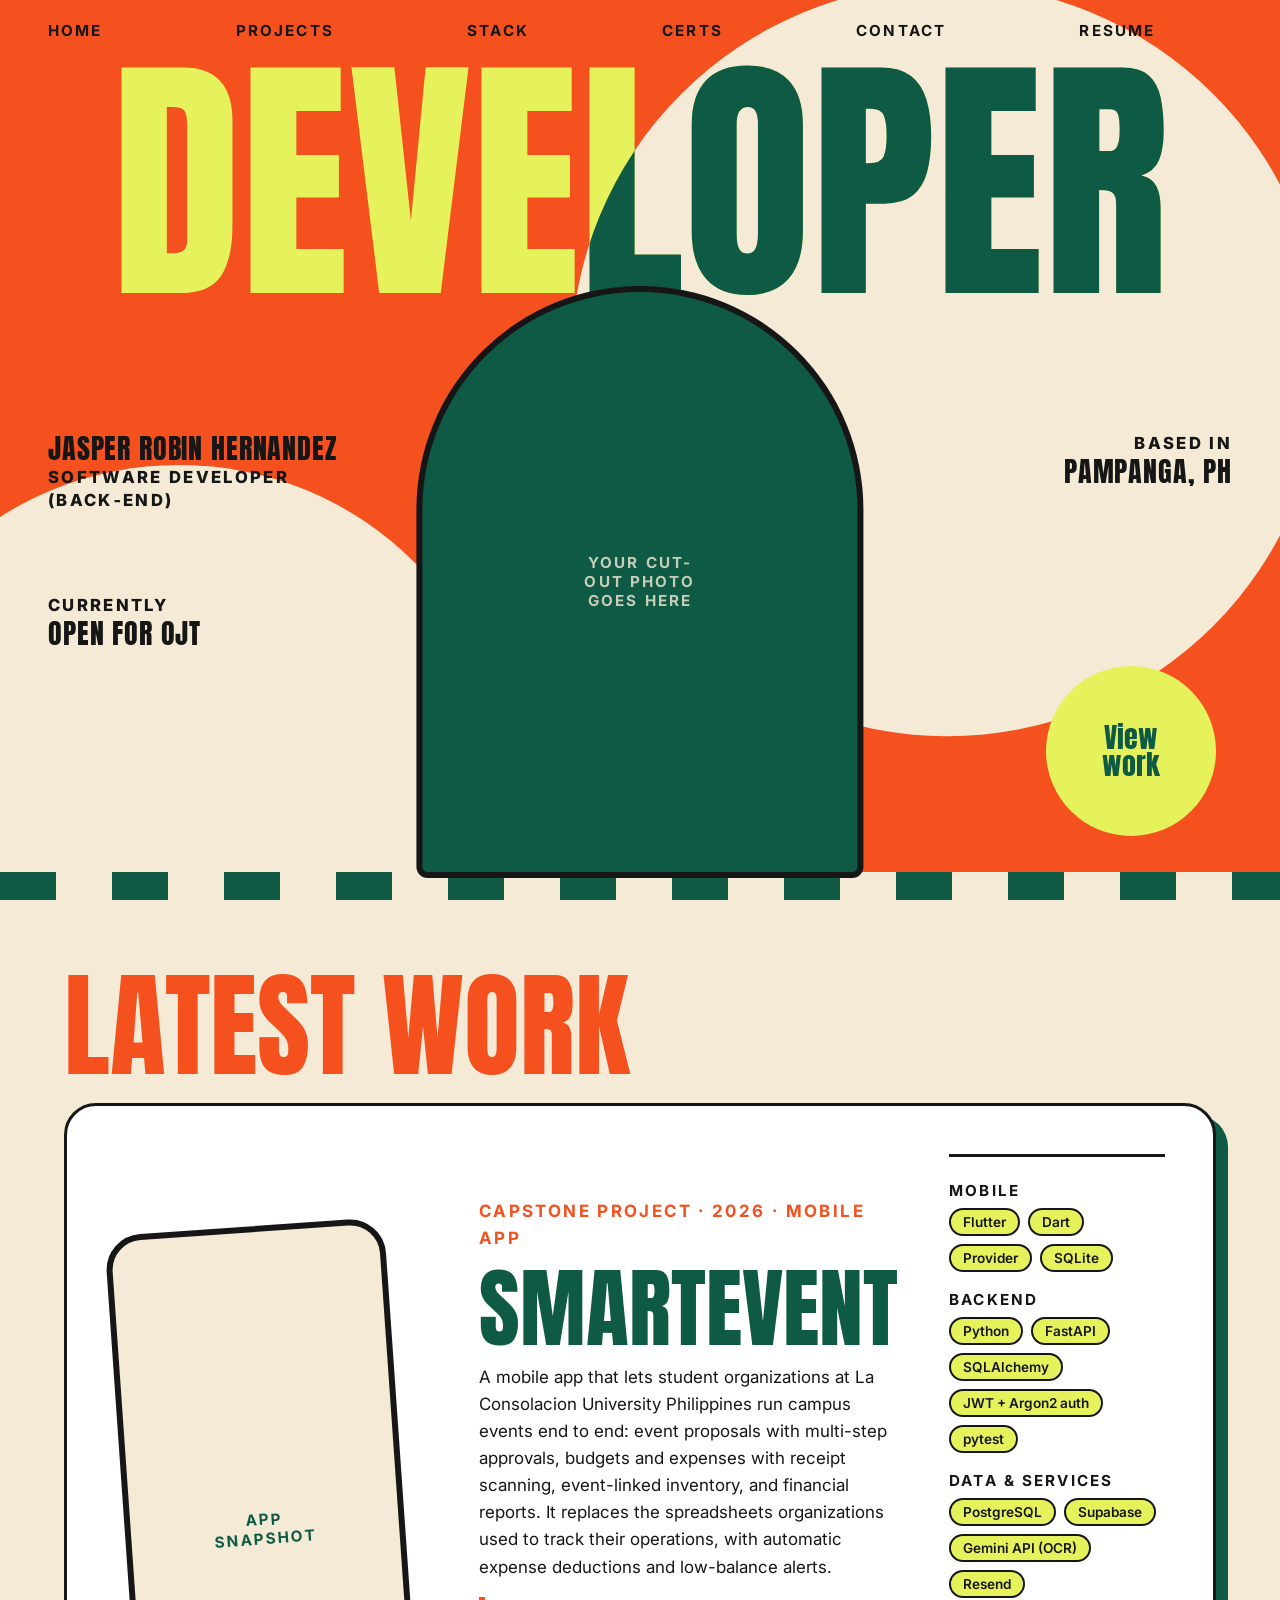
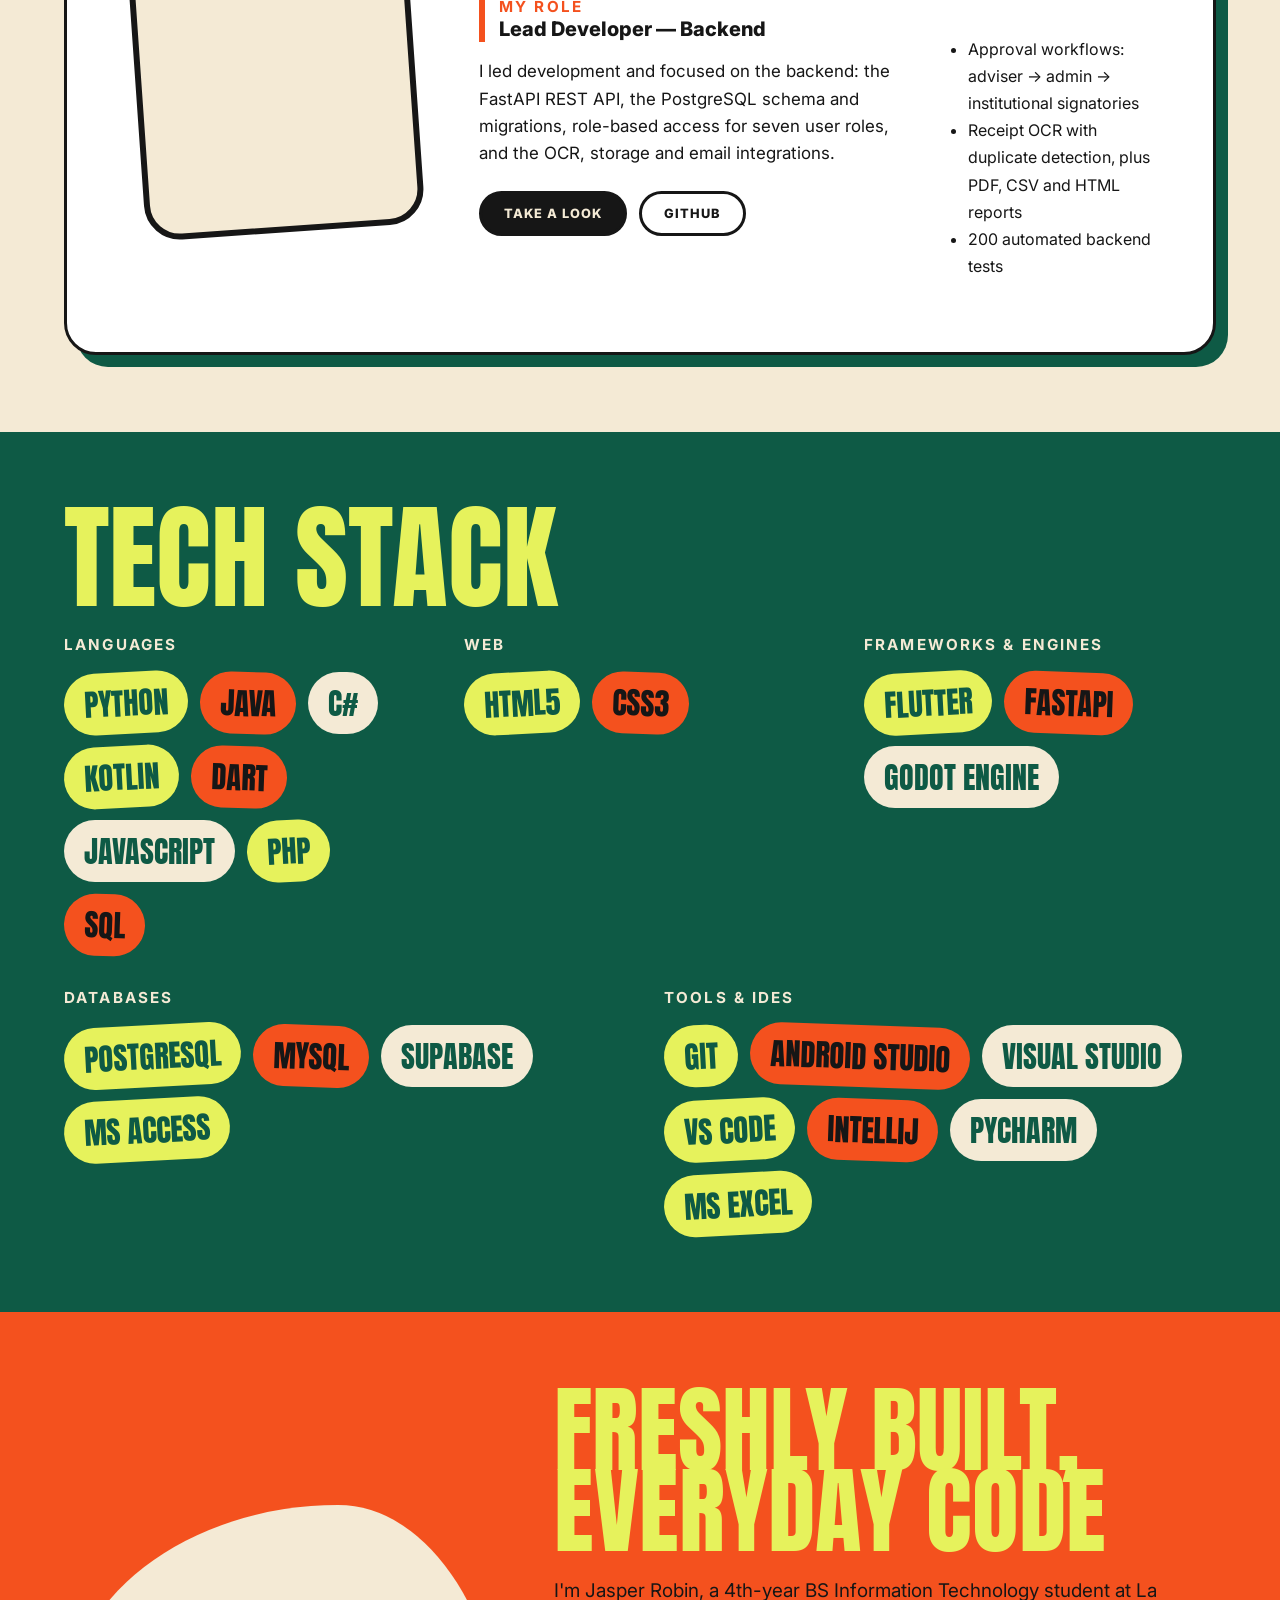
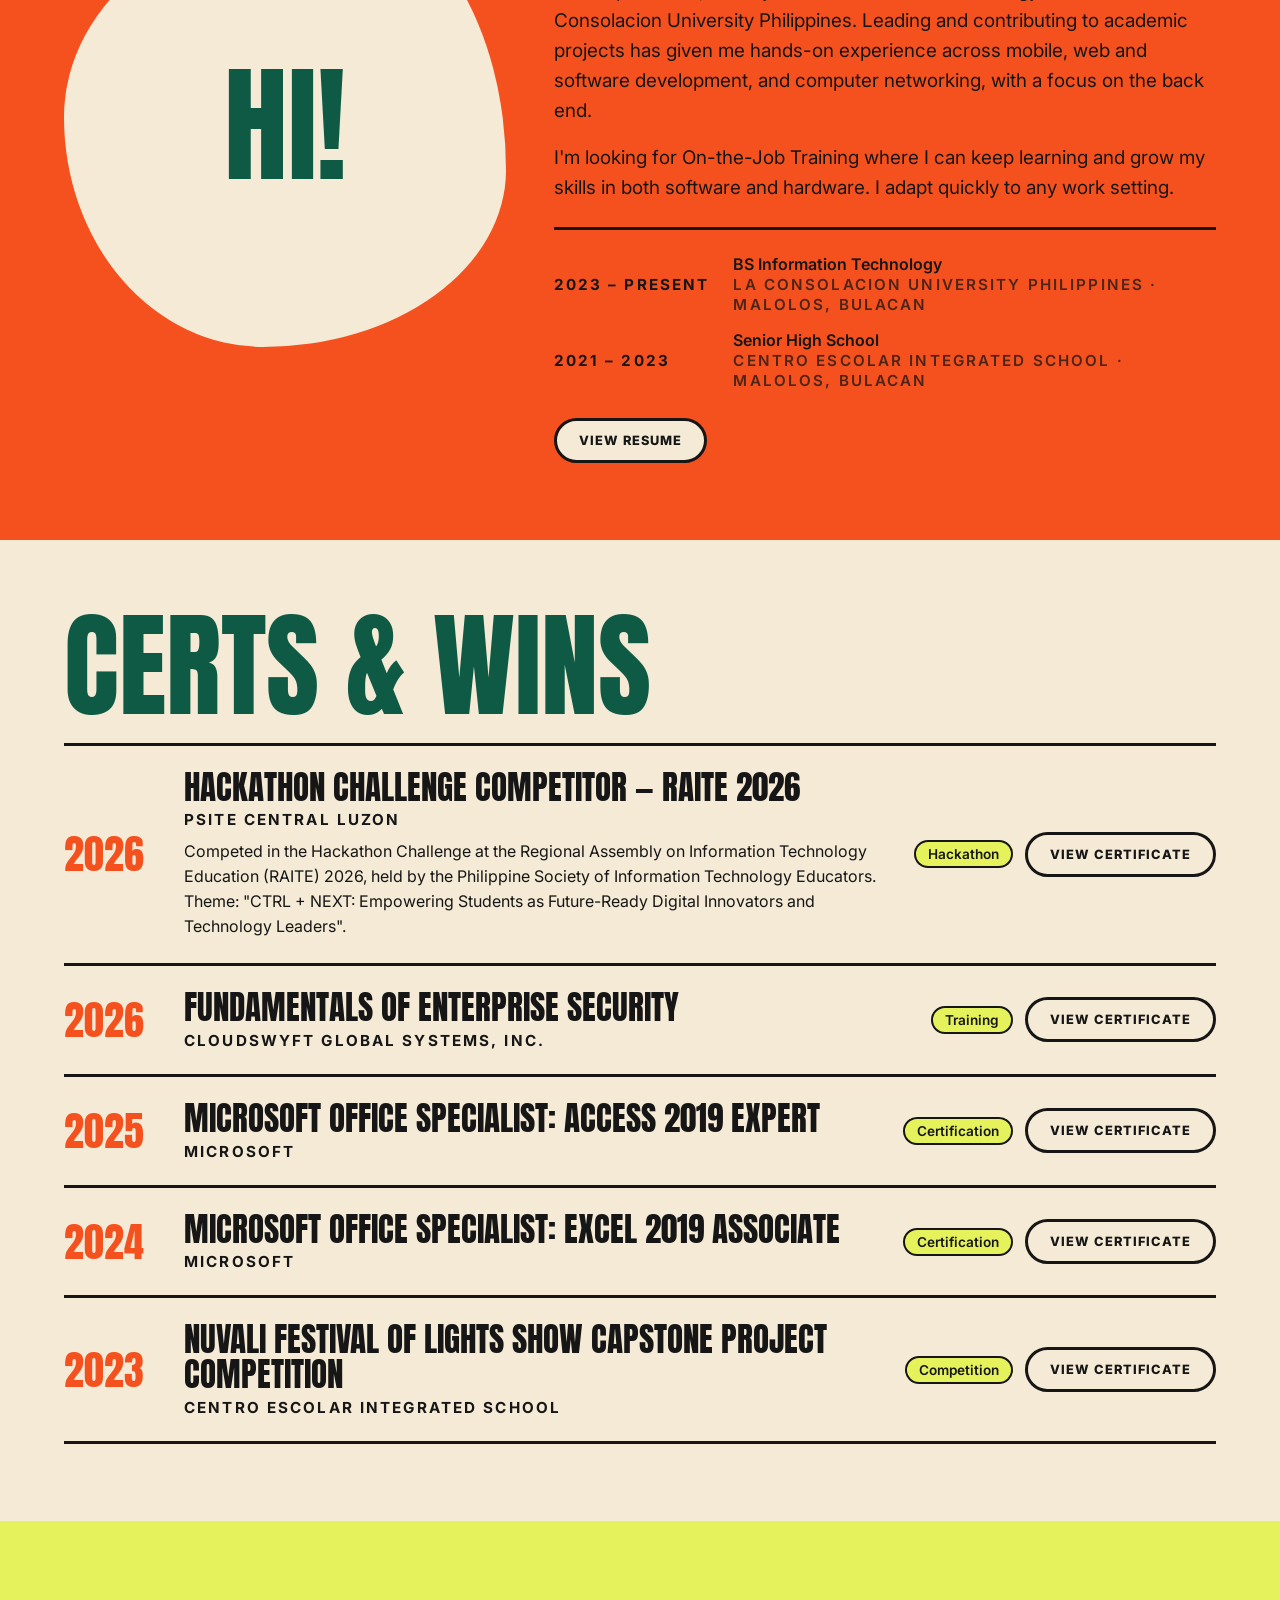
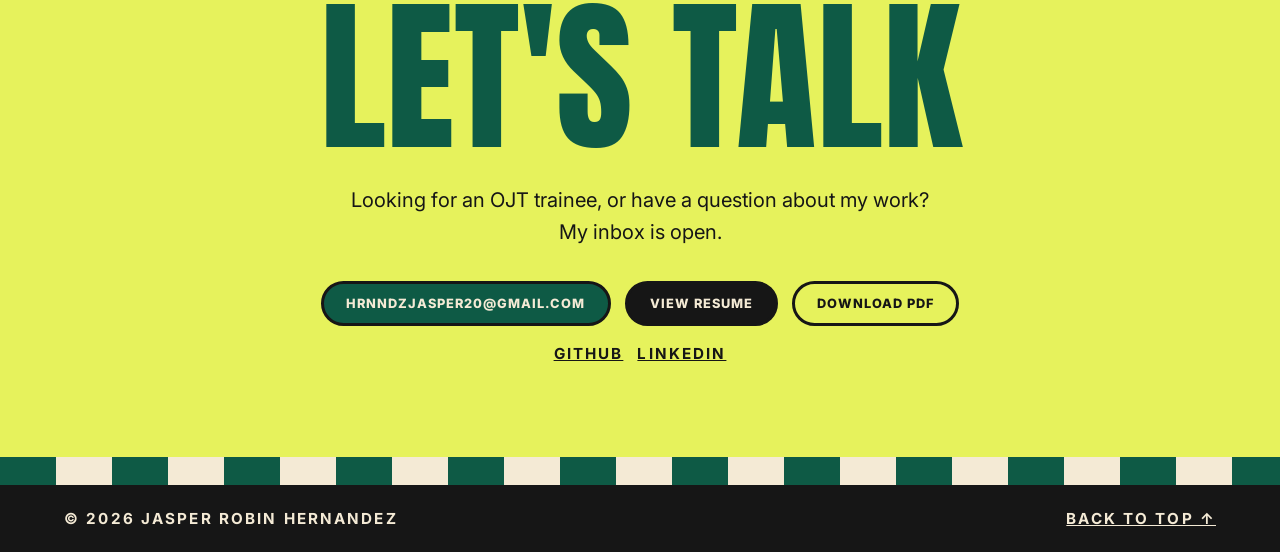
==== index.html @ b8b3b3ce "Tighten spacing, enlarge small text, balance sections - Cut section padding and title size so each s" ====
<!doctype html>
<html lang="en">
<head>
<meta charset="utf-8">
<meta name="viewport" content="width=device-width, initial-scale=1">
<title>Jasper Robin Hernandez — Developer</title>
<meta name="description" content="Portfolio of Jasper Robin Hernandez, BS Information Technology student and back-end developer.">
<link rel="preconnect" href="https://fonts.googleapis.com">
<link rel="preconnect" href="https://fonts.gstatic.com" crossorigin>
<link href="https://fonts.googleapis.com/css2?family=Anton&family=Inter:wght@400;600;800&display=swap" rel="stylesheet">
<link rel="stylesheet" href="styles.css">
</head>
<body>

<header class="hero" id="home">
  <nav aria-label="Main">
    <ul>
      <li><a class="label" href="#home">Home</a></li>
      <li><a class="label" href="#projects">Projects</a></li>
      <li><a class="label" href="#stack">Stack</a></li>
      <li><a class="label" href="#certs">Certs</a></li>
      <li><a class="label" href="#contact">Contact</a></li>
      <li><a class="label" href="resume.pdf" target="_blank" rel="noopener">Resume</a></li>
    </ul>
    <button class="menu-btn" aria-label="Menu" aria-expanded="false"><div class="burger"></div></button>
  </nav>

  <div class="hero-cream" aria-hidden="true"></div>
  <div class="hero-wave" aria-hidden="true"></div>
  <h1 class="display headline">Developer</h1>
  <div class="display headline on-blob" aria-hidden="true">Developer</div>

  <p class="label side l1"><strong>Jasper Robin Hernandez</strong>Software Developer (Back&#8209;end)</p>
  <p class="label side l2">Currently<strong>Open for OJT</strong></p>
  <p class="label side r1">Based in<strong>Pampanga, PH</strong></p>

  <!-- shortcut: placeholder shape, swap for <img src="me.png" alt="Jasper Robin Hernandez"> (transparent cut-out) -->
  <div class="portrait" role="img" aria-label="Portrait placeholder"><span class="label">Your cut-out photo goes here</span></div>

  <a class="cta-circle" href="#projects">View<br>work</a>
  <div class="stripes" aria-hidden="true"></div>
</header>

<main>
  <section id="projects" aria-labelledby="projects-title">
    <h2 class="display section-title" id="projects-title">Latest work</h2>
    <article class="featured">
      <div class="featured-shot">
        <div class="phone" role="img" aria-label="SmartEvent app screen placeholder"><span class="label">App snapshot</span></div>
      </div>
      <div class="featured-body">
       <div class="featured-main">
        <p class="label featured-eyebrow">Capstone project · 2026 · Mobile app</p>
        <h3>SmartEvent</h3>
        <p>A mobile app that lets student organizations at La Consolacion University Philippines run campus events end to end: event proposals with multi-step approvals, budgets and expenses with receipt scanning, event-linked inventory, and financial reports. It replaces the spreadsheets organizations used to track their operations, with automatic expense deductions and low-balance alerts.</p>
        <p class="role"><span class="label">My role</span>Lead Developer — Backend</p>
        <p>I led development and focused on the backend: the FastAPI REST API, the PostgreSQL schema and migrations, role-based access for seven user roles, and the OCR, storage and email integrations.</p>
        <div class="card-links"><a class="btn dark" href="smartevent.html">Take A Look</a><a class="btn light" href="#">GitHub</a></div>
       </div>
       <div class="featured-side">
        <dl class="facts">
          <dt class="label">Mobile</dt><dd><ul class="tags"><li>Flutter</li><li>Dart</li><li>Provider</li><li>SQLite</li></ul></dd>
          <dt class="label">Backend</dt><dd><ul class="tags"><li>Python</li><li>FastAPI</li><li>SQLAlchemy</li><li>JWT + Argon2 auth</li><li>pytest</li></ul></dd>
          <dt class="label">Data &amp; services</dt><dd><ul class="tags"><li>PostgreSQL</li><li>Supabase</li><li>Gemini API (OCR)</li><li>Resend</li></ul></dd>
        </dl>
        <ul class="highlights">
          <li>Approval workflows: adviser → admin → institutional signatories</li>
          <li>Receipt OCR with duplicate detection, plus PDF, CSV and HTML reports</li>
          <li>200 automated backend tests</li>
        </ul>
       </div>
      </div>
    </article>
  </section>

  <section id="stack" aria-labelledby="stack-title">
    <h2 class="display section-title" id="stack-title">Tech stack</h2>
    <div class="stack-groups">
      <div><h3 class="label">Languages</h3><ul class="chips"><li>Python</li><li>Java</li><li>C#</li><li>Kotlin</li><li>Dart</li><li>JavaScript</li><li>PHP</li><li>SQL</li></ul></div>
      <div><h3 class="label">Web</h3><ul class="chips"><li>HTML5</li><li>CSS3</li></ul></div>
      <div><h3 class="label">Frameworks &amp; engines</h3><ul class="chips"><li>Flutter</li><li>FastAPI</li><li>Godot Engine</li></ul></div>
      <div><h3 class="label">Databases</h3><ul class="chips"><li>PostgreSQL</li><li>MySQL</li><li>Supabase</li><li>MS Access</li></ul></div>
      <div><h3 class="label">Tools &amp; IDEs</h3><ul class="chips"><li>Git</li><li>Android Studio</li><li>Visual Studio</li><li>VS Code</li><li>IntelliJ</li><li>PyCharm</li><li>MS Excel</li></ul></div>
    </div>
  </section>

  <section id="about" aria-labelledby="about-title">
    <div class="about-blob" aria-hidden="true"><span class="display">Hi!</span></div>
    <div class="about-text">
      <h2 class="display" id="about-title">Freshly built,<br>everyday code</h2>
      <p>I'm Jasper Robin, a 4th-year BS Information Technology student at La Consolacion University Philippines. Leading and contributing to academic projects has given me hands-on experience across mobile, web and software development, and computer networking, with a focus on the back end.</p>
      <p>I'm looking for On-the-Job Training where I can keep learning and grow my skills in both software and hardware. I adapt quickly to any work setting.</p>
      <dl class="facts">
        <dt class="label">2023 – Present</dt><dd>BS Information Technology<br><span class="label">La Consolacion University Philippines · Malolos, Bulacan</span></dd>
        <dt class="label">2021 – 2023</dt><dd>Senior High School<br><span class="label">Centro Escolar Integrated School · Malolos, Bulacan</span></dd>
      </dl>
      <a class="btn cream" href="resume.pdf" target="_blank" rel="noopener">View resume</a>
    </div>
  </section>

  <section id="certs" aria-labelledby="certs-title">
    <h2 class="display section-title" id="certs-title">Certs &amp; wins</h2>
    <ul class="cert-list">
      <li class="cert">
        <span class="display cert-year">2026</span>
        <div>
          <h3>Hackathon Challenge Competitor — RAITE 2026</h3>
          <p class="label">PSITE Central Luzon</p>
          <p class="cert-note">Competed in the Hackathon Challenge at the Regional Assembly on Information Technology Education (RAITE) 2026, held by the Philippine Society of Information Technology Educators. Theme: "CTRL + NEXT: Empowering Students as Future-Ready Digital Innovators and Technology Leaders".</p>
        </div>
        <div class="cert-side"><span class="pill">Hackathon</span><a class="btn light cert-view" href="certs/raite-2026-hackathon.jpg">View certificate</a></div>
      </li>
      <li class="cert">
        <span class="display cert-year">2026</span>
        <div><h3>Fundamentals of Enterprise Security</h3><p class="label">CloudSwyft Global Systems, Inc.</p></div>
        <div class="cert-side"><span class="pill">Training</span><a class="btn light cert-view" href="certs/cloudswyft-enterprise-security.jpg">View certificate</a></div>
      </li>
      <li class="cert">
        <span class="display cert-year">2025</span>
        <div><h3>Microsoft Office Specialist: Access 2019 Expert</h3><p class="label">Microsoft</p></div>
        <div class="cert-side"><span class="pill">Certification</span><a class="btn light cert-view" href="certs/mos-access-2019-expert.jpg">View certificate</a></div>
      </li>
      <li class="cert">
        <span class="display cert-year">2024</span>
        <div><h3>Microsoft Office Specialist: Excel 2019 Associate</h3><p class="label">Microsoft</p></div>
        <div class="cert-side"><span class="pill">Certification</span><a class="btn light cert-view" href="certs/mos-excel-2019-associate.jpg">View certificate</a></div>
      </li>
      <li class="cert">
        <span class="display cert-year">2023</span>
        <div><h3>NUVALI Festival of Lights Show Capstone Project Competition</h3><p class="label">Centro Escolar Integrated School</p></div>
        <div class="cert-side"><span class="pill">Competition</span><a class="btn light cert-view" href="certs/nuvali-capstone-2023.jpg">View certificate</a></div>
      </li>
    </ul>
  </section>

  <section id="contact" aria-labelledby="contact-title">
    <h2 class="display section-title" id="contact-title">Let's talk</h2>
    <p>Looking for an OJT trainee, or have a question about my work? My inbox is open.</p>
    <div class="contact-row">
      <a class="btn green" href="mailto:hrnndzjasper20@gmail.com">hrnndzjasper20@gmail.com</a>
      <a class="btn dark" href="resume.pdf" target="_blank" rel="noopener">View resume</a>
      <a class="btn light" href="resume.pdf" download>Download PDF</a>
    </div>
    <div class="contact-row">
      <a class="label" href="https://github.com/">GitHub</a>
      <a class="label" href="https://www.linkedin.com/">LinkedIn</a>
    </div>
  </section>
</main>

<footer>
  <div class="stripes" aria-hidden="true"></div>
  <div class="row label"><span>© 2026 Jasper Robin Hernandez</span><a href="#home">Back to top ↑</a></div>
</footer>

<a class="to-top" href="#home" aria-label="Back to top">↑</a>
<dialog class="cert-viewer" aria-labelledby="cert-viewer-title">
  <div class="cert-viewer-bar"><span class="label" id="cert-viewer-title"></span><button type="button" aria-label="Close">×</button></div>
  <img alt="">
  <p class="cert-missing" hidden>Certificate picture not added yet.<br>Save it as <code></code></p>
</dialog>
<script>
  // "View certificate" links open the image in a pop-up; without JS they just open the image file.
  const viewer = document.querySelector('.cert-viewer'), viewerImg = viewer.querySelector('img');
  document.querySelectorAll('.cert-view').forEach(a => a.addEventListener('click', e => {
    e.preventDefault();
    const title = a.closest('.cert').querySelector('h3').textContent;
    viewer.querySelector('#cert-viewer-title').textContent = title;
    viewerImg.hidden = false; missing.hidden = true;
    missing.querySelector('code').textContent = a.getAttribute('href');
    viewerImg.src = a.href; viewerImg.alt = 'Certificate: ' + title;
    viewer.showModal();
  }));
  // shortcut: placeholder until the real picture is saved in certs/; remove once all files exist.
  const missing = viewer.querySelector('.cert-missing');
  viewerImg.addEventListener('error', () => { viewerImg.hidden = true; missing.hidden = false; });
  viewer.querySelector('button').addEventListener('click', () => viewer.close());
  viewer.addEventListener('click', e => { if (e.target === viewer) viewer.close(); });
  const toTop = document.querySelector('.to-top');
  // hidden at the top and on the last section, where the footer has its own Back to top link
  const lastSection = document.getElementById('contact');
  addEventListener('scroll', () => toTop.classList.toggle('show', scrollY > innerHeight * .6 && lastSection.getBoundingClientRect().top > innerHeight * .5), { passive: true });
  const nav = document.querySelector('nav'), btn = nav.querySelector('.menu-btn');
  btn.addEventListener('click', () => btn.setAttribute('aria-expanded', nav.classList.toggle('open')));
  nav.querySelectorAll('ul a').forEach(a => a.addEventListener('click', () => { nav.classList.remove('open'); btn.setAttribute('aria-expanded', false); }));
</script>
</body>
</html>
---- styles.css ----
:root {
  --orange: #F4511E;
  --lime: #E6F25C;
  --green: #0E5A45;
  --cream: #F4EAD5;
  --ink: #161616;
  --display: "Anton", Impact, "Arial Narrow", sans-serif;
  --sans: "Inter", system-ui, sans-serif;
  /* hero blob: shared by the cream shape and the green copy of the headline */
  --blob: circle(34% at 74% 40%);
}
* { box-sizing: border-box; margin: 0; }
html { scroll-behavior: smooth; }
body { font-family: var(--sans); color: var(--ink); background: var(--orange); overflow-x: hidden; }
a { color: inherit; }
:focus-visible { outline: 3px solid var(--ink); outline-offset: 3px; border-radius: 4px; }
.label { font-size: clamp(.78rem, .68rem + .35vw, .95rem); font-weight: 700; letter-spacing: .14em; text-transform: uppercase; }
.display { font-family: var(--display); text-transform: uppercase; line-height: .85; font-weight: 400; }
.stripes { height: 28px; background: repeating-linear-gradient(90deg, var(--green) 0 56px, var(--cream) 56px 112px); }

/* ---------- nav ---------- */
nav { position: absolute; top: 0; left: 0; right: 0; z-index: 10; display: flex; justify-content: space-between; align-items: center; padding: 20px clamp(16px, 4vw, 48px); }
nav ul { list-style: none; display: flex; flex: 1; justify-content: space-between; padding: 0 0 0 0; margin-right: clamp(24px, 6vw, 96px); }
nav ul a { text-decoration: none; }
nav ul a:hover { text-decoration: underline 2px; text-underline-offset: 4px; }
.menu-btn { display: none; }
.burger { width: 34px; height: 12px; border-block: 3px solid var(--ink); }

/* ---------- hero ---------- */
.hero { position: relative; min-height: max(100svh, 640px); overflow: hidden; display: flex; flex-direction: column; }
.hero-cream { position: absolute; inset: 0; background: var(--cream); clip-path: var(--blob); }
.hero-wave { position: absolute; left: -12vw; bottom: -18vw; width: 52vw; height: 52vw; border-radius: 50%; background: var(--cream); }
.headline { position: absolute; inset: 0; padding-top: 70px; text-align: center; font-size: 20.5vw; white-space: nowrap; color: var(--lime); pointer-events: none; }
.headline.on-blob { color: var(--green); clip-path: var(--blob); }
.portrait {
  position: absolute; left: 50%; bottom: 28px; translate: -50% 0; z-index: 2;
  width: clamp(220px, 34vw, 440px); aspect-ratio: 3 / 4;
  border-radius: 999px 999px 24px 24px; background: var(--green);
  display: grid; place-items: center; text-align: center; color: var(--cream);
  box-shadow: 0 0 0 6px var(--ink);
}
.portrait span { opacity: .8; max-width: 14ch; }
.side { position: absolute; z-index: 3; line-height: 1.4; font-size: clamp(.9rem, 1.3vw, 1.35rem); font-weight: 800; max-width: calc(33vw - clamp(16px, 4vw, 48px) - 24px); }
.side strong { display: block; font-family: var(--display); font-weight: 400; font-size: clamp(1.3rem, 2.2vw, 2.4rem); letter-spacing: .03em; line-height: 1.05; margin-block: 2px; }
.side.l1 { left: clamp(16px, 4vw, 48px); top: 48%; }
.side.l2 { left: clamp(16px, 4vw, 48px); top: 66%; color: var(--ink); }
.side.r1 { right: clamp(16px, 4vw, 48px); top: 48%; text-align: right; color: var(--ink); }
.cta-circle {
  position: absolute; right: clamp(16px, 5vw, 64px); bottom: 64px; z-index: 3;
  width: clamp(110px, 14vw, 170px); aspect-ratio: 1; border-radius: 50%;
  background: var(--lime); color: var(--green); display: grid; place-items: center;
  font-family: var(--display); font-size: clamp(1.2rem, 2.2vw, 2rem); text-decoration: none; text-align: center; line-height: .95;
  transition: transform .2s;
}
.cta-circle:hover { transform: rotate(-8deg) scale(1.05); }
.hero .stripes { position: absolute; left: 0; right: 0; bottom: 0; z-index: 1; }

/* ---------- shared sections ---------- */
section { padding: clamp(48px, 6vw, 88px) clamp(16px, 5vw, 64px); }
.section-title { font-size: clamp(3.5rem, 9vw, 7.5rem); margin-bottom: 28px; }

/* ---------- projects ---------- */
#projects { background: var(--cream); }
#projects .section-title { color: var(--orange); }
.cards { display: grid; grid-template-columns: repeat(auto-fit, minmax(min(100%, 300px), 1fr)); gap: 24px; }
.card { background: #fff; border: 3px solid var(--ink); border-radius: 24px; padding: 28px; display: flex; flex-direction: column; gap: 14px; box-shadow: 8px 8px 0 var(--green); transition: transform .2s, box-shadow .2s; }
.card:hover { transform: translate(-4px, -4px); box-shadow: 12px 12px 0 var(--green); }
.card-num { font-family: var(--display); font-size: 3rem; color: var(--orange); line-height: 1; }
.card h3 { font-family: var(--display); font-size: 2rem; font-weight: 400; text-transform: uppercase; }
.card p { line-height: 1.55; }
.tags { display: flex; flex-wrap: wrap; gap: 8px; list-style: none; padding: 0; }
.tags li, .pill { background: var(--lime); border: 2px solid var(--ink); border-radius: 999px; padding: 4px 12px; font-size: .85rem; font-weight: 600; }
.card-links { display: flex; gap: 12px; margin-top: auto; padding-top: 8px; }
.btn { display: inline-block; padding: 12px 22px; border-radius: 999px; border: 3px solid var(--ink); font-weight: 800; text-decoration: none; text-transform: uppercase; font-size: .8rem; letter-spacing: .08em; transition: transform .2s; }
.btn:hover { transform: translateY(-2px); }
.btn.dark { background: var(--ink); color: var(--cream); }
.btn.light { background: transparent; }
.btn.green { background: var(--green); color: var(--cream); }
.btn.cream { background: var(--cream); }

.featured { display: grid; grid-template-columns: minmax(0, 300px) 1fr; gap: clamp(32px, 5vw, 64px); align-items: center; background: #fff; border: 3px solid var(--ink); border-radius: 32px; padding: clamp(24px, 4vw, 48px); box-shadow: 12px 12px 0 var(--green); }
.featured-shot .phone { max-width: 280px; margin-inline: auto; rotate: -4deg; }
.featured-eyebrow { color: var(--orange); }
.featured h3 { font-family: var(--display); font-weight: 400; text-transform: uppercase; font-size: clamp(3rem, 7vw, 5.5rem); line-height: .9; color: var(--green); margin: 8px 0 16px; }
.featured-main > p { line-height: 1.6; margin-bottom: 16px; font-size: clamp(1rem, .9rem + .2vw, 1.15rem); }
.featured-main .card-links { margin-bottom: 24px; }
.featured-side .highlights { line-height: 1.7; }
@media (min-width: 1000px) {
  .featured-body { display: grid; grid-template-columns: 1fr 1fr; gap: clamp(32px, 4vw, 56px); align-items: center; }
  /* label above its tags, so the tags get the column's full width */
  .featured-side .facts { margin-top: 0; grid-template-columns: 1fr; gap: 8px; }
  .featured-side .facts dd { margin-bottom: 10px; }
}
.featured .role { border-left: 6px solid var(--orange); padding-left: 14px; font-weight: 800; font-size: 1.25rem; line-height: 1.3; }
.featured .role .label { display: block; color: var(--orange); }
.highlights { padding-left: 1.2em; margin-bottom: 24px; line-height: 1.6; }

/* ---------- stack ---------- */
#stack { background: var(--green); color: var(--cream); }
#stack .section-title { color: var(--lime); }
/* wrapping row: each line of groups stretches edge to edge, so no group sits beside empty space */
.stack-groups { display: flex; flex-wrap: wrap; gap: 32px 48px; }
.stack-groups > div { flex: 1 1 320px; }
.stack-groups h3 { margin-bottom: 18px; }
.chips { display: flex; flex-wrap: wrap; gap: 12px; list-style: none; padding: 0; }
.chips li { font-family: var(--display); font-size: clamp(1.3rem, 2.4vw, 1.9rem); text-transform: uppercase; padding: 8px 20px; border-radius: 999px; background: var(--cream); color: var(--green); }
.chips li:nth-child(3n+1) { background: var(--lime); rotate: -3deg; }
.chips li:nth-child(3n+2) { background: var(--orange); color: var(--ink); rotate: 2deg; }

/* ---------- about ---------- */
#about { position: relative; overflow: hidden; display: grid; grid-template-columns: repeat(auto-fit, minmax(min(100%, 320px), 1fr)); gap: 48px; align-items: center; }
@media (min-width: 761px) { #about { grid-template-columns: minmax(240px, .8fr) 1.2fr; } }
.about-blob { aspect-ratio: 1; max-width: 520px; width: 100%; justify-self: center; background: var(--cream); border-radius: 62% 38% 55% 45% / 48% 60% 40% 52%; display: grid; place-items: center; color: var(--green); text-align: center; }
.about-blob .display { font-size: clamp(4rem, 12vw, 8rem); }
.about-text h2 { font-size: clamp(3rem, 8vw, 6rem); color: var(--lime); margin-bottom: 24px; }
.about-text p { font-size: clamp(1.05rem, .9rem + .35vw, 1.3rem); line-height: 1.6; margin-bottom: 16px; color: var(--ink); }
.about-text .facts { margin-top: 24px; }
.facts dd .label { font-weight: 600; opacity: .75; }

/* ---------- certs ---------- */
#certs { background: var(--cream); }
#certs .section-title { color: var(--green); }
.cert-list { list-style: none; padding: 0; border-top: 3px solid var(--ink); }
.cert { display: grid; grid-template-columns: 6rem 1fr auto; gap: 24px; align-items: center; padding: 24px 0; border-bottom: 3px solid var(--ink); }
.cert-year { font-size: 2.5rem; color: var(--orange); }
.cert h3 { font-family: var(--display); font-weight: 400; text-transform: uppercase; font-size: clamp(1.4rem, 2.6vw, 2.2rem); line-height: 1.05; }
.cert .label { margin-top: 6px; }
.cert-note { margin-top: 10px; line-height: 1.55; max-width: 90ch; }
.cert-side { display: flex; flex-wrap: wrap; gap: 12px; align-items: center; justify-content: flex-end; }
.cert-viewer { margin: auto; border: 3px solid var(--ink); border-radius: 24px; padding: 0; max-width: min(92vw, 1000px); background: var(--cream); box-shadow: 10px 10px 0 var(--green); }
.cert-viewer::backdrop { background: rgb(22 22 22 / .75); }
.cert-viewer img { display: block; max-width: 100%; max-height: 78vh; margin: 0 auto; }
.cert-viewer img[hidden] { display: none; }
.cert-viewer-bar { display: flex; justify-content: space-between; align-items: center; gap: 16px; padding: 12px 12px 12px 20px; border-bottom: 3px solid var(--ink); }
.cert-missing { padding: 64px 32px; text-align: center; font-weight: 600; line-height: 1.8; min-width: min(80vw, 480px); }
.cert-missing code { background: var(--lime); border: 2px solid var(--ink); border-radius: 8px; padding: 2px 8px; }
.cert-viewer-bar button { width: 44px; height: 44px; border-radius: 50%; border: 3px solid var(--ink); background: var(--lime); font: 1.4rem/1 var(--display); cursor: pointer; flex: none; }

/* ---------- contact ---------- */
#contact { background: var(--lime); text-align: center; }
#contact .section-title { color: var(--green); font-size: clamp(4rem, 13vw, 11rem); line-height: .95; }
#contact p { font-size: clamp(1.05rem, .9rem + .45vw, 1.45rem); max-width: 46ch; margin: 0 auto 32px; line-height: 1.6; }
.contact-row { display: flex; flex-wrap: wrap; justify-content: center; gap: 14px; margin-bottom: 18px; }

footer { background: var(--ink); color: var(--cream); }
footer .row { display: flex; flex-wrap: wrap; gap: 12px; justify-content: space-between; padding: 24px clamp(16px, 5vw, 64px); }

/* ---------- project page ---------- */
nav.simple ul { display: flex; margin-right: 0; }
.headline.long { font-size: 18.5vw; }
.hero-phone { position: absolute; left: 50%; bottom: 56px; translate: -50% 0; rotate: -5deg; z-index: 2; width: clamp(150px, 18vw, 240px); }
.phone { aspect-ratio: 9 / 19.5; border: 6px solid var(--ink); border-radius: 36px; background: var(--cream); color: var(--green); display: grid; place-items: center; text-align: center; overflow: hidden; }
.phone span { max-width: 12ch; }
.phone img { width: 100%; height: 100%; object-fit: cover; }
#overview { background: var(--cream); }
#overview .section-title { color: var(--orange); }
.overview-grid { display: grid; grid-template-columns: repeat(auto-fit, minmax(min(100%, 320px), 1fr)); gap: 48px; }
@media (min-width: 761px) { .overview-grid { grid-template-columns: 1.2fr 1fr; } }
.overview-grid > div > p { font-size: clamp(1.05rem, .9rem + .35vw, 1.3rem); line-height: 1.6; margin-bottom: 16px; }
.facts { display: grid; grid-template-columns: auto 1fr; gap: 16px 24px; align-items: center; border-top: 3px solid var(--ink); padding-top: 24px; margin-bottom: 28px; }
.facts dd { font-weight: 600; }
#snapshots { background: var(--green); color: var(--cream); }
#snapshots .section-title { color: var(--lime); }
.shots { display: flex; gap: 24px; list-style: none; padding: 0; }
.shots li { flex: 1 1 0; min-width: 0; }
.shots figcaption { margin-top: 14px; text-align: center; }
#features .section-title { color: var(--lime); }
.features { display: grid; grid-template-columns: repeat(auto-fit, minmax(min(100%, 260px), 1fr)); gap: 40px; }
.features .display { font-size: 4rem; color: var(--lime); }
.features h3 { font-family: var(--display); font-weight: 400; text-transform: uppercase; font-size: 2rem; margin: 12px 0; }
.features p { line-height: 1.6; }

/* ---------- back to top ---------- */
.to-top { position: fixed; right: clamp(16px, 3vw, 32px); bottom: clamp(16px, 3vw, 32px); z-index: 50; width: 56px; height: 56px; border-radius: 50%; display: grid; place-items: center; background: var(--lime); color: var(--green); border: 3px solid var(--ink); box-shadow: 4px 4px 0 var(--ink); font: 1.6rem/1 var(--display); text-decoration: none; opacity: 0; visibility: hidden; translate: 0 12px; transition: opacity .2s, translate .2s, visibility .2s; }
.to-top.show { opacity: 1; visibility: visible; translate: 0 0; }
.to-top:hover { translate: 0 -3px; }

/* ---------- mobile ---------- */
@media (max-width: 760px) {
  .menu-btn { display: block; background: none; border: 0; padding: 8px; cursor: pointer; }
  nav ul { display: none; }
  nav.open ul { display: flex; flex-direction: column; gap: 18px; position: absolute; top: 64px; left: 16px; right: 16px; margin: 0; padding: 24px; background: var(--ink); color: var(--cream); border-radius: 20px; }
  :root { --blob: circle(36% at 90% 37%); }
  .headline { padding-top: 96px; }
  .side.l1 { top: 34%; }
  .side.r1 { top: 42%; }
  .side.l2 { display: none; }
  .side { max-width: 58vw; }
  .portrait { width: 62vw; }
  .cta-circle { bottom: 48px; }
  .cert { grid-template-columns: 1fr; gap: 10px; justify-items: start; }
  .cert-side { justify-content: flex-start; }
  .featured { grid-template-columns: 1fr; }
  .featured-shot .phone { max-width: 200px; }
  .shots { overflow-x: auto; scroll-snap-type: x mandatory; padding-bottom: 12px; }
  .shots li { flex: 0 0 62vw; scroll-snap-align: center; }
}
@media (prefers-reduced-motion: reduce) {
  html { scroll-behavior: auto; }
  *, *::before, *::after { transition: none !important; }
}
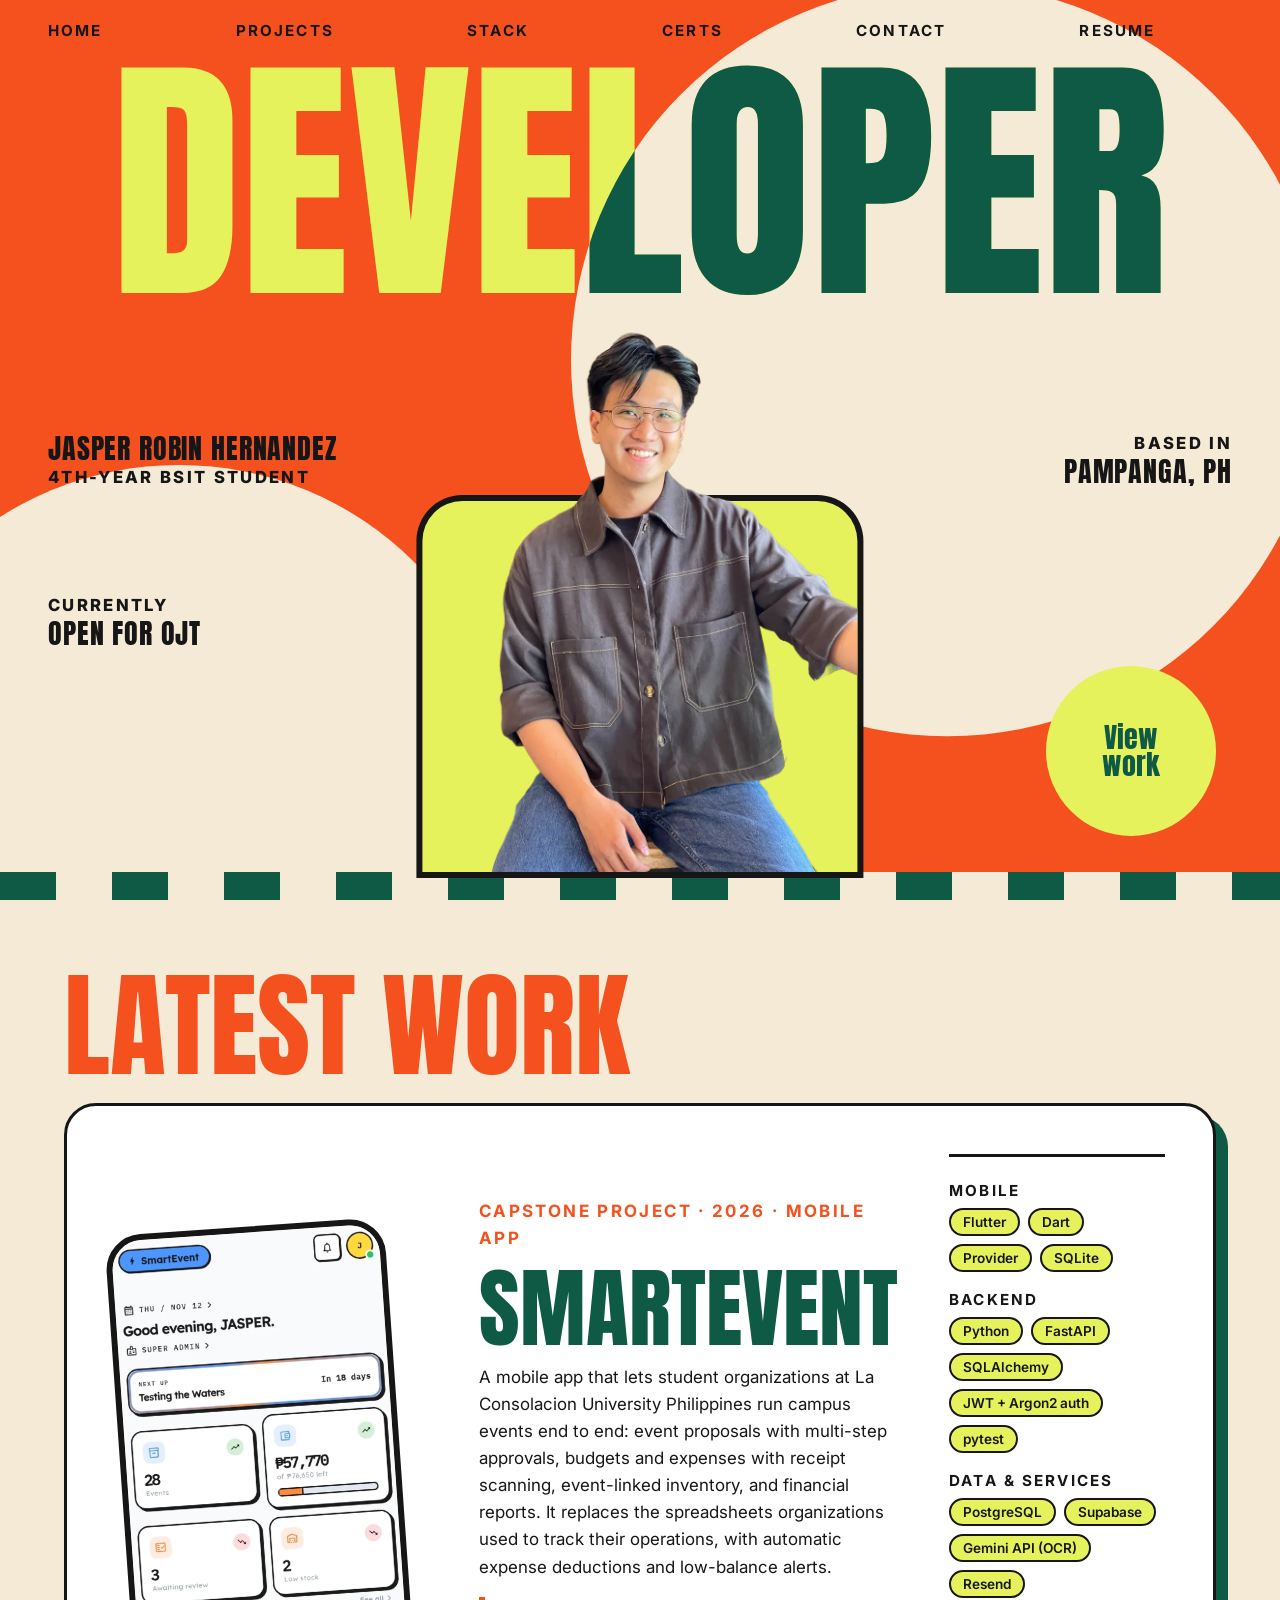
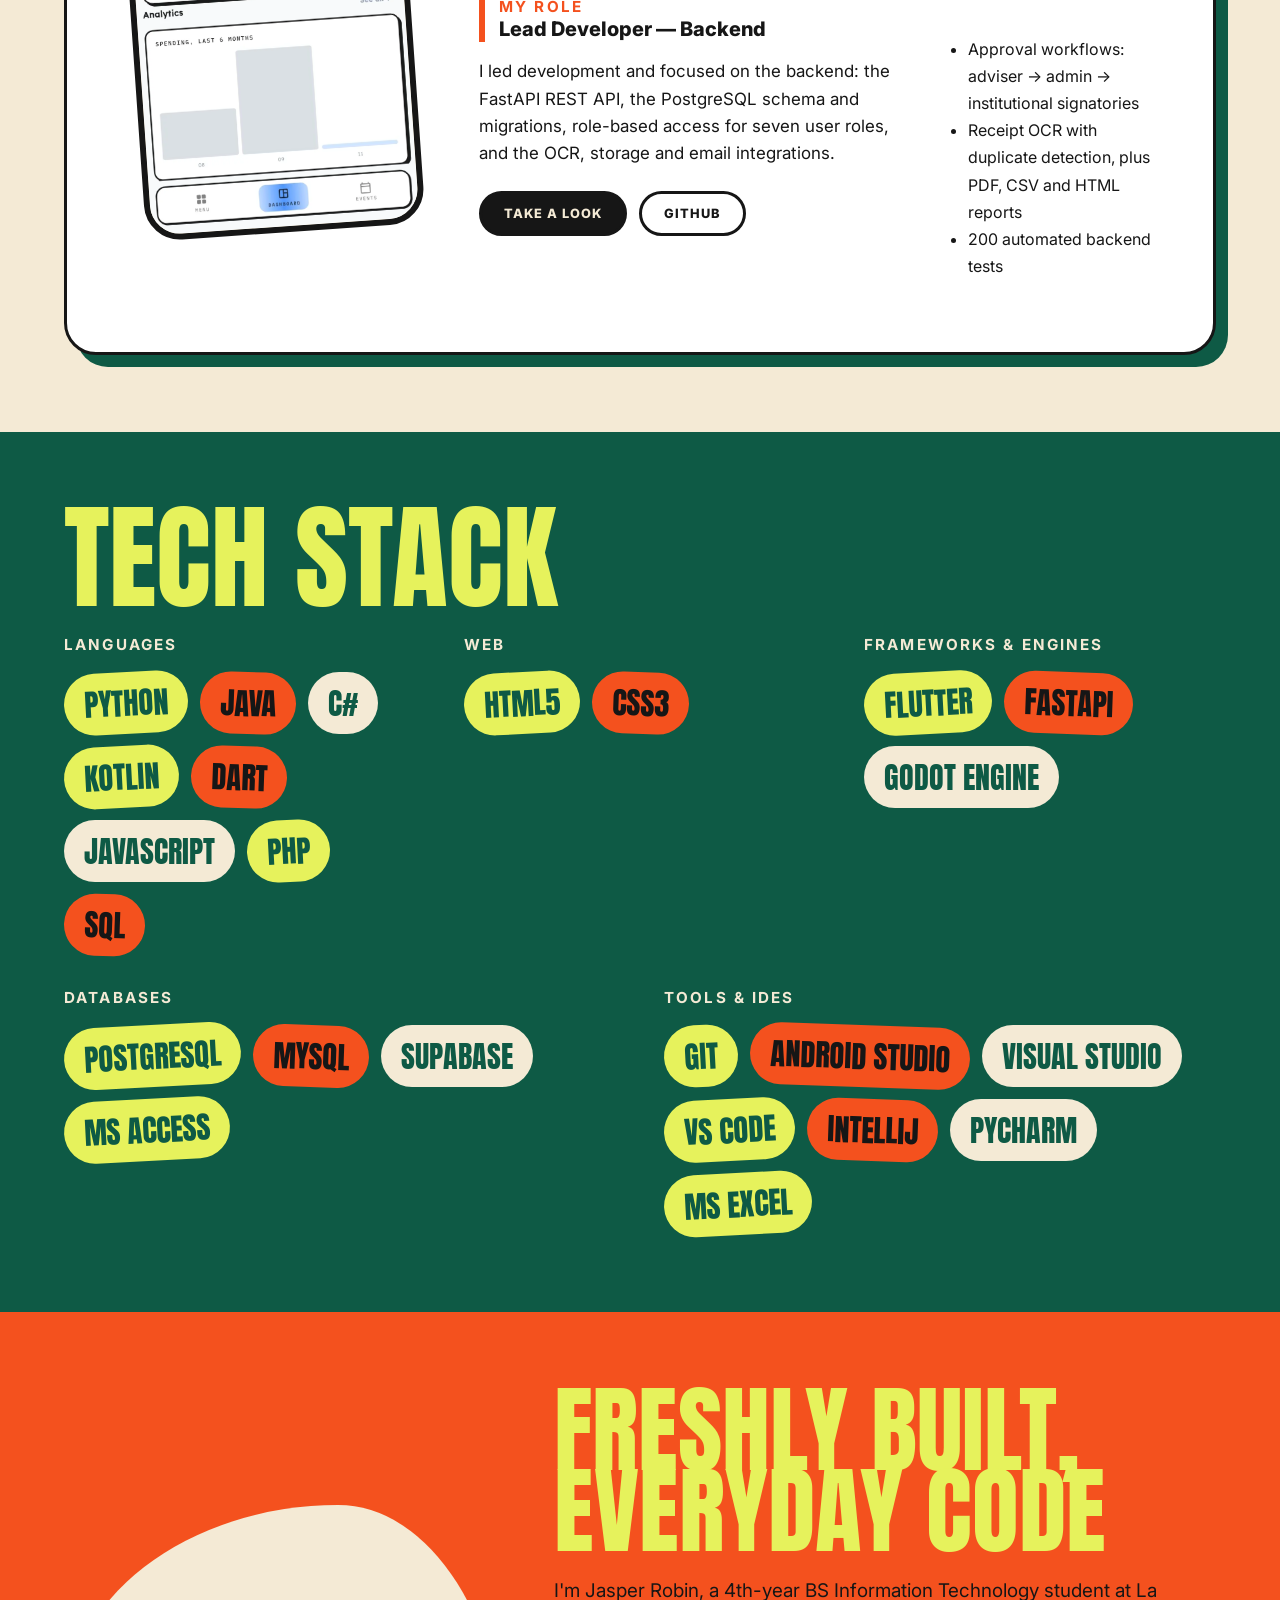
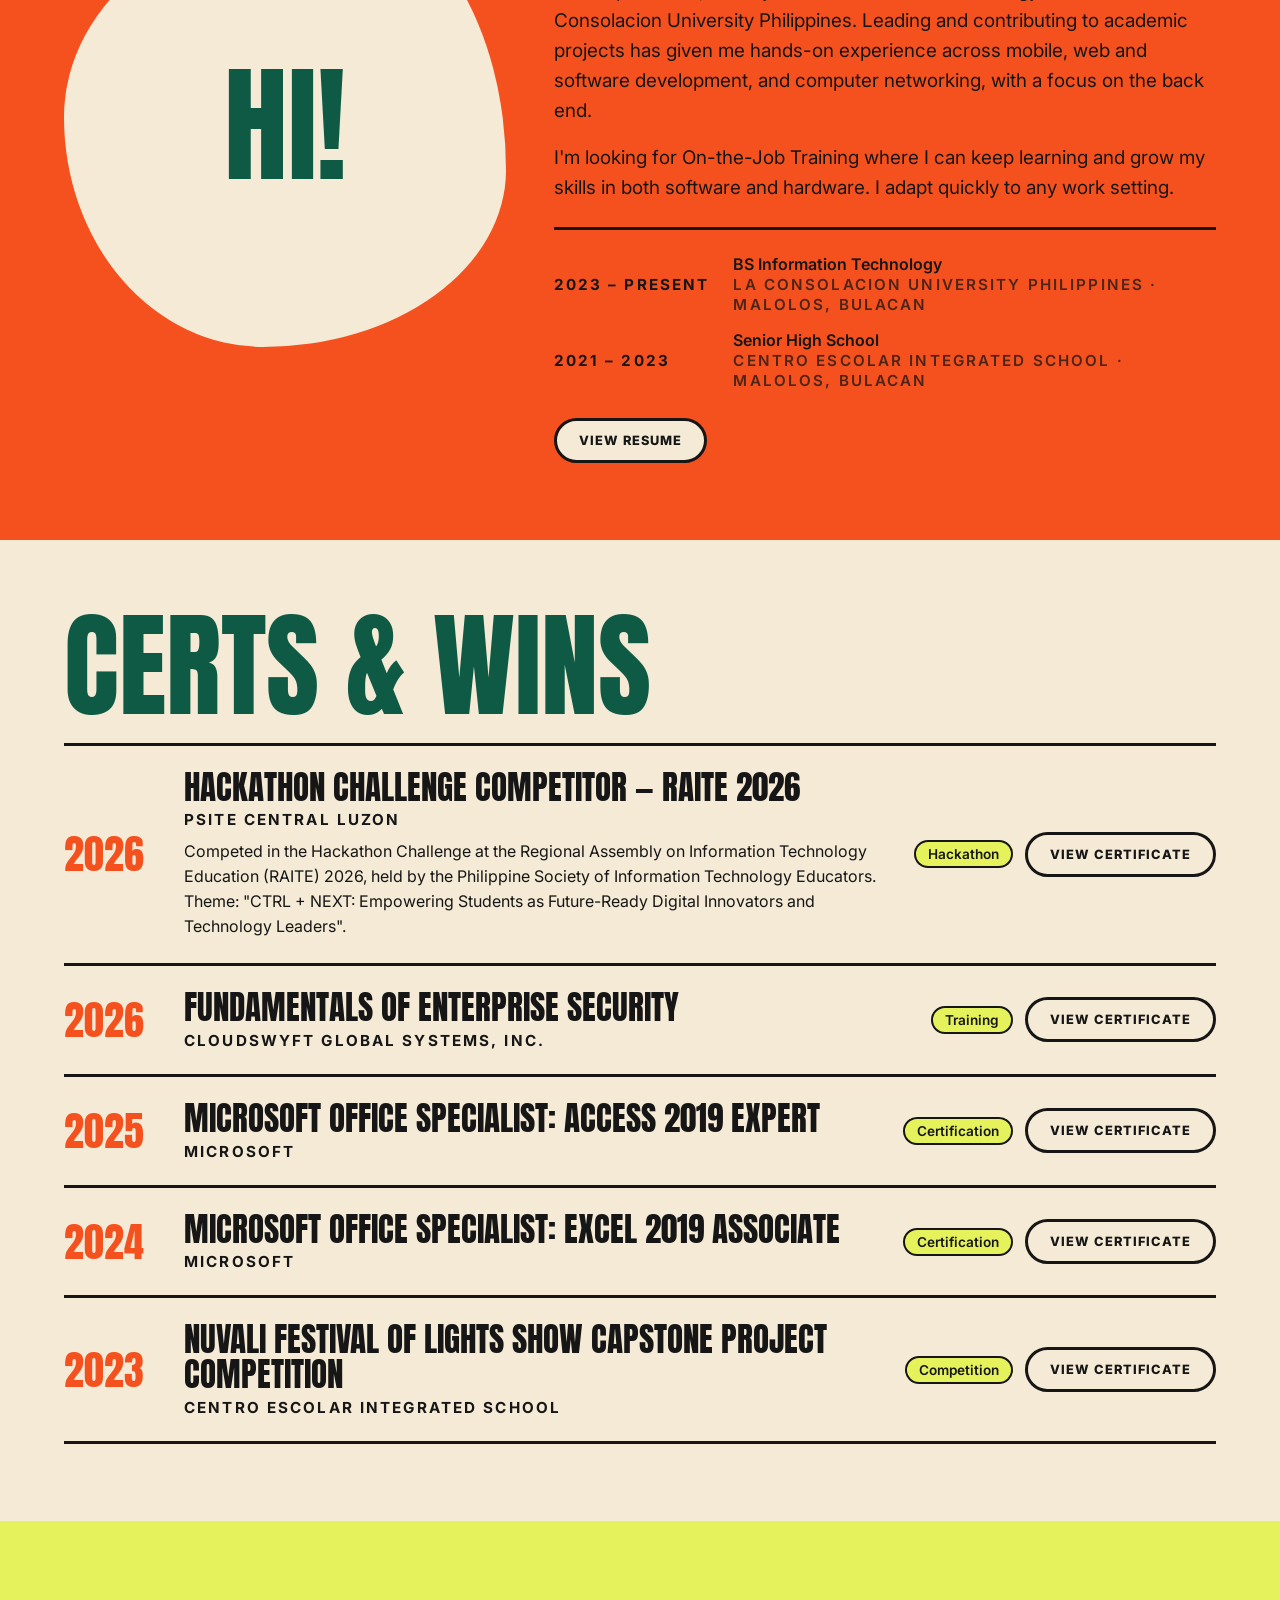
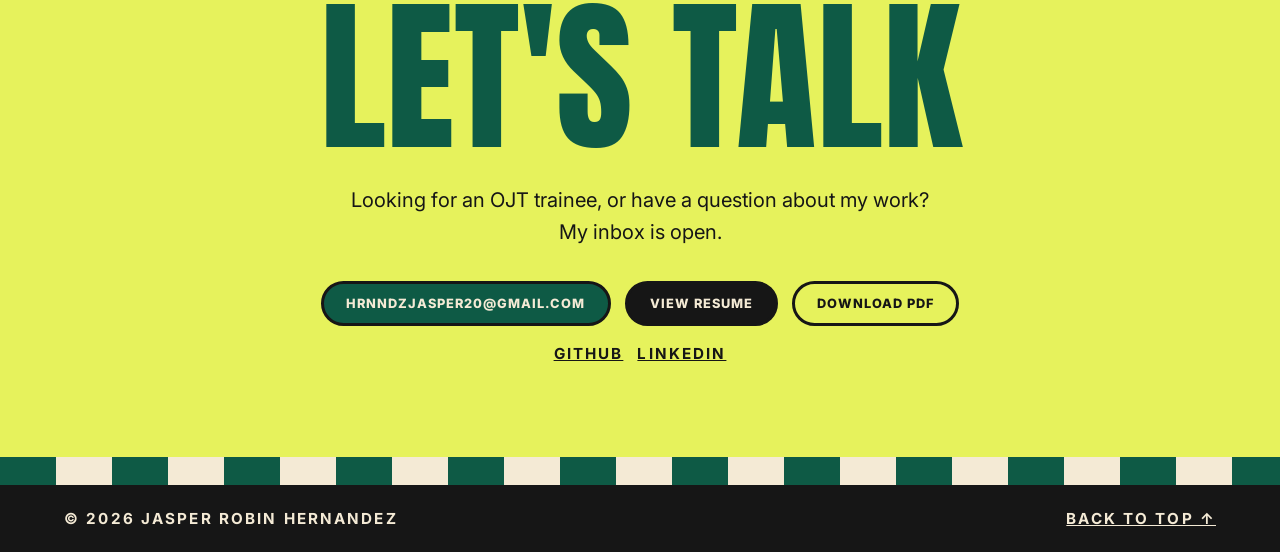
==== commit 8f9a932f: "Add hero photo and real SmartEvent snapshots - Front page hero shows the portrait on a lime backdrop" ====
--- a/index.html
+++ b/index.html
@@ -30,12 +30,11 @@
   <h1 class="display headline">Developer</h1>
   <div class="display headline on-blob" aria-hidden="true">Developer</div>
 
-  <p class="label side l1"><strong>Jasper Robin Hernandez</strong>Software Developer (Back&#8209;end)</p>
+  <p class="label side l1"><strong>Jasper Robin Hernandez</strong>4th-Year BSIT Student</p>
   <p class="label side l2">Currently<strong>Open for OJT</strong></p>
   <p class="label side r1">Based in<strong>Pampanga, PH</strong></p>
 
-  <!-- shortcut: placeholder shape, swap for <img src="me.png" alt="Jasper Robin Hernandez"> (transparent cut-out) -->
-  <div class="portrait" role="img" aria-label="Portrait placeholder"><span class="label">Your cut-out photo goes here</span></div>
+  <div class="portrait"><img src="me.webp" alt="Jasper Robin Hernandez, smiling, seated, wearing a charcoal overshirt" width="900" height="1200"></div>
 
   <a class="cta-circle" href="#projects">View<br>work</a>
   <div class="stripes" aria-hidden="true"></div>
@@ -46,7 +45,7 @@
     <h2 class="display section-title" id="projects-title">Latest work</h2>
     <article class="featured">
       <div class="featured-shot">
-        <div class="phone" role="img" aria-label="SmartEvent app screen placeholder"><span class="label">App snapshot</span></div>
+        <div class="phone"><img src="smartevent/01-dashboard.webp" alt="SmartEvent dashboard screen" loading="lazy" width="800" height="1709"></div>
       </div>
       <div class="featured-body">
        <div class="featured-main">
--- a/styles.css
+++ b/styles.css
@@ -34,12 +34,12 @@
 .headline.on-blob { color: var(--green); clip-path: var(--blob); }
 .portrait {
   position: absolute; left: 50%; bottom: 28px; translate: -50% 0; z-index: 2;
-  width: clamp(220px, 34vw, 440px); aspect-ratio: 3 / 4;
-  border-radius: 999px 999px 24px 24px; background: var(--green);
-  display: grid; place-items: center; text-align: center; color: var(--cream);
-  box-shadow: 0 0 0 6px var(--ink);
-}
-.portrait span { opacity: .8; max-width: 14ch; }
+  /* grows on big screens, but never taller than the hero minus the nav area */
+  width: min(clamp(220px, 34vw, 560px), calc((max(100svh, 640px) - 150px) * .75)); aspect-ratio: 3 / 4;
+}
+/* Backdrop card from chest down: the photo's cut right arm and cut legs end on its outline, so they read as leaving the frame. */
+.portrait::before { content: ""; position: absolute; inset: 36% 0 0 0; background: var(--lime); border-radius: 40px 40px 0 0; box-shadow: 0 0 0 6px var(--ink); }
+.portrait img { position: relative; display: block; width: 100%; height: 100%; object-fit: contain; }
 .side { position: absolute; z-index: 3; line-height: 1.4; font-size: clamp(.9rem, 1.3vw, 1.35rem); font-weight: 800; max-width: calc(33vw - clamp(16px, 4vw, 48px) - 24px); }
 .side strong { display: block; font-family: var(--display); font-weight: 400; font-size: clamp(1.3rem, 2.2vw, 2.4rem); letter-spacing: .03em; line-height: 1.05; margin-block: 2px; }
 .side.l1 { left: clamp(16px, 4vw, 48px); top: 48%; }
@@ -151,7 +151,7 @@
 .hero-phone { position: absolute; left: 50%; bottom: 56px; translate: -50% 0; rotate: -5deg; z-index: 2; width: clamp(150px, 18vw, 240px); }
 .phone { aspect-ratio: 9 / 19.5; border: 6px solid var(--ink); border-radius: 36px; background: var(--cream); color: var(--green); display: grid; place-items: center; text-align: center; overflow: hidden; }
 .phone span { max-width: 12ch; }
-.phone img { width: 100%; height: 100%; object-fit: cover; }
+.phone img { display: block; width: 100%; height: 100%; object-fit: cover; object-position: top; }
 #overview { background: var(--cream); }
 #overview .section-title { color: var(--orange); }
 .overview-grid { display: grid; grid-template-columns: repeat(auto-fit, minmax(min(100%, 320px), 1fr)); gap: 48px; }
@@ -161,9 +161,23 @@
 .facts dd { font-weight: 600; }
 #snapshots { background: var(--green); color: var(--cream); }
 #snapshots .section-title { color: var(--lime); }
-.shots { display: flex; gap: 24px; list-style: none; padding: 0; }
-.shots li { flex: 1 1 0; min-width: 0; }
-.shots figcaption { margin-top: 14px; text-align: center; }
+/* Snapshots "sticker wall": 4 + 3 phones, staggered and tilted, each with a coloured hard shadow */
+.shots-intro { font-size: clamp(1.05rem, .9rem + .35vw, 1.3rem); margin: -8px 0 40px; opacity: .9; }
+.shots { display: flex; flex-wrap: wrap; justify-content: center; gap: 56px clamp(24px, 3vw, 48px); list-style: none; padding: 0; max-width: 1180px; margin-inline: auto; }
+.shots li { flex: 0 0 calc(25% - 36px); max-width: 250px; min-width: 0; --shadow: var(--lime); }
+.shots li:nth-child(3n+2) { --shadow: var(--orange); }
+.shots li:nth-child(3n) { --shadow: var(--cream); }
+.shots li:nth-child(even) { margin-top: 36px; }
+.shot-view { display: block; text-decoration: none; color: inherit; border-radius: 36px; }
+.shot-view:focus-visible { outline: 3px solid var(--lime); outline-offset: 8px; }
+.shots .phone { rotate: -3deg; box-shadow: 10px 10px 0 var(--shadow); transition: rotate .25s, translate .25s, box-shadow .25s; cursor: zoom-in; }
+.shots li:nth-child(even) .phone { rotate: 2.5deg; }
+.shot-view:hover .phone, .shot-view:focus-visible .phone { rotate: 0deg; translate: 0 -8px; box-shadow: 16px 16px 0 var(--shadow); }
+.shots figcaption { margin-top: 24px; }
+.shot-num { display: block; font-size: 2.6rem; line-height: 1; color: var(--shadow); }
+.shot-title { display: block; font-family: var(--display); font-weight: 400; text-transform: uppercase; font-size: 1.5rem; letter-spacing: .02em; margin: 6px 0; }
+.shot-desc { display: block; line-height: 1.5; opacity: .85; }
+.shot-viewer img { max-height: 86vh; }
 #features .section-title { color: var(--lime); }
 .features { display: grid; grid-template-columns: repeat(auto-fit, minmax(min(100%, 260px), 1fr)); gap: 40px; }
 .features .display { font-size: 4rem; color: var(--lime); }
@@ -187,13 +201,16 @@
   .side.l2 { display: none; }
   .side { max-width: 58vw; }
   .portrait { width: 62vw; }
-  .cta-circle { bottom: 48px; }
+  /* sits beside the head, just above the photo's card (card height = 64% of the 62vw x 4/3 portrait) */
+  .cta-circle { width: 92px; bottom: calc(28px + 62vw * 4 / 3 * .64 + 14px); right: 12px; font-size: 1.1rem; }
   .cert { grid-template-columns: 1fr; gap: 10px; justify-items: start; }
   .cert-side { justify-content: flex-start; }
   .featured { grid-template-columns: 1fr; }
   .featured-shot .phone { max-width: 200px; }
-  .shots { overflow-x: auto; scroll-snap-type: x mandatory; padding-bottom: 12px; }
-  .shots li { flex: 0 0 62vw; scroll-snap-align: center; }
+  /* phones: one swipe rail; padding keeps the tilt and shadow from being clipped */
+  .shots { flex-wrap: nowrap; justify-content: flex-start; overflow-x: auto; scroll-snap-type: x mandatory; padding: 16px 12px 24px; gap: 28px; max-width: none; }
+  .shots li { flex: 0 0 62vw; max-width: none; scroll-snap-align: center; }
+  .shots li:nth-child(even) { margin-top: 0; }
 }
 @media (prefers-reduced-motion: reduce) {
   html { scroll-behavior: auto; }
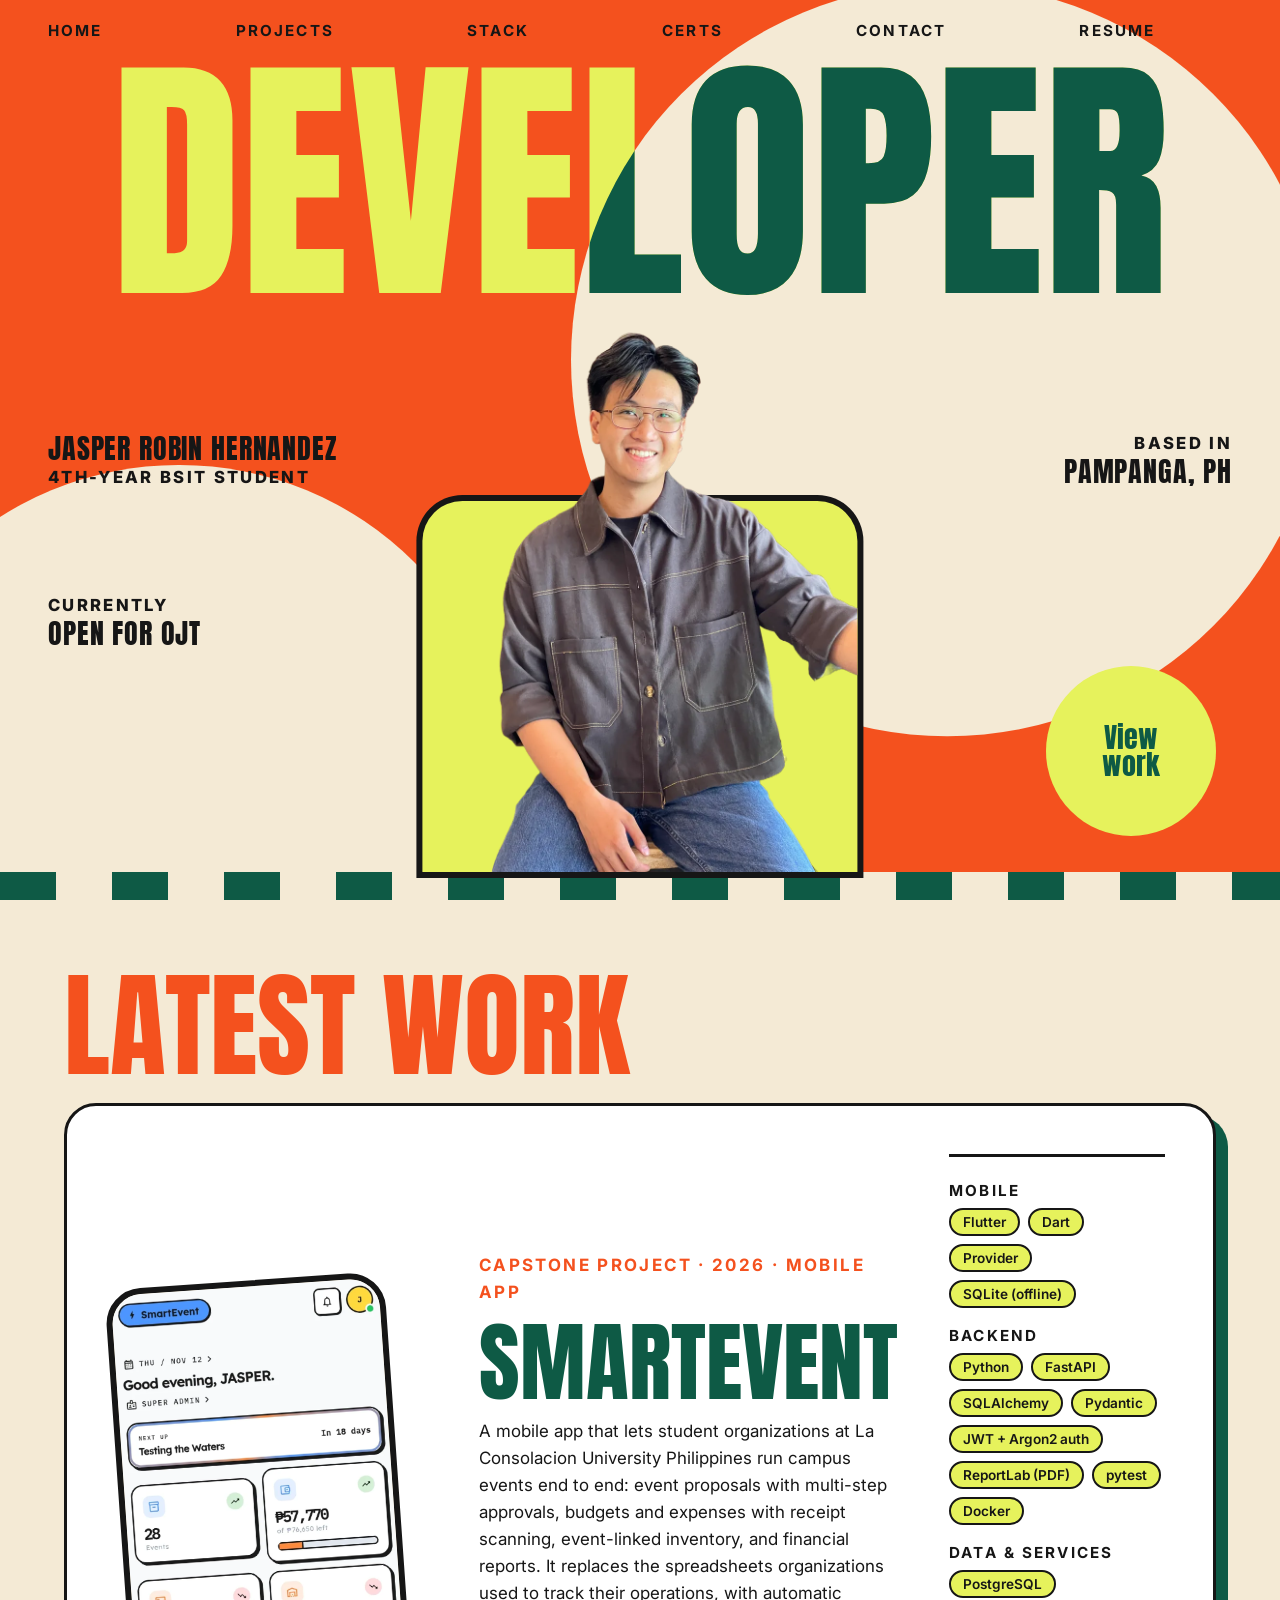
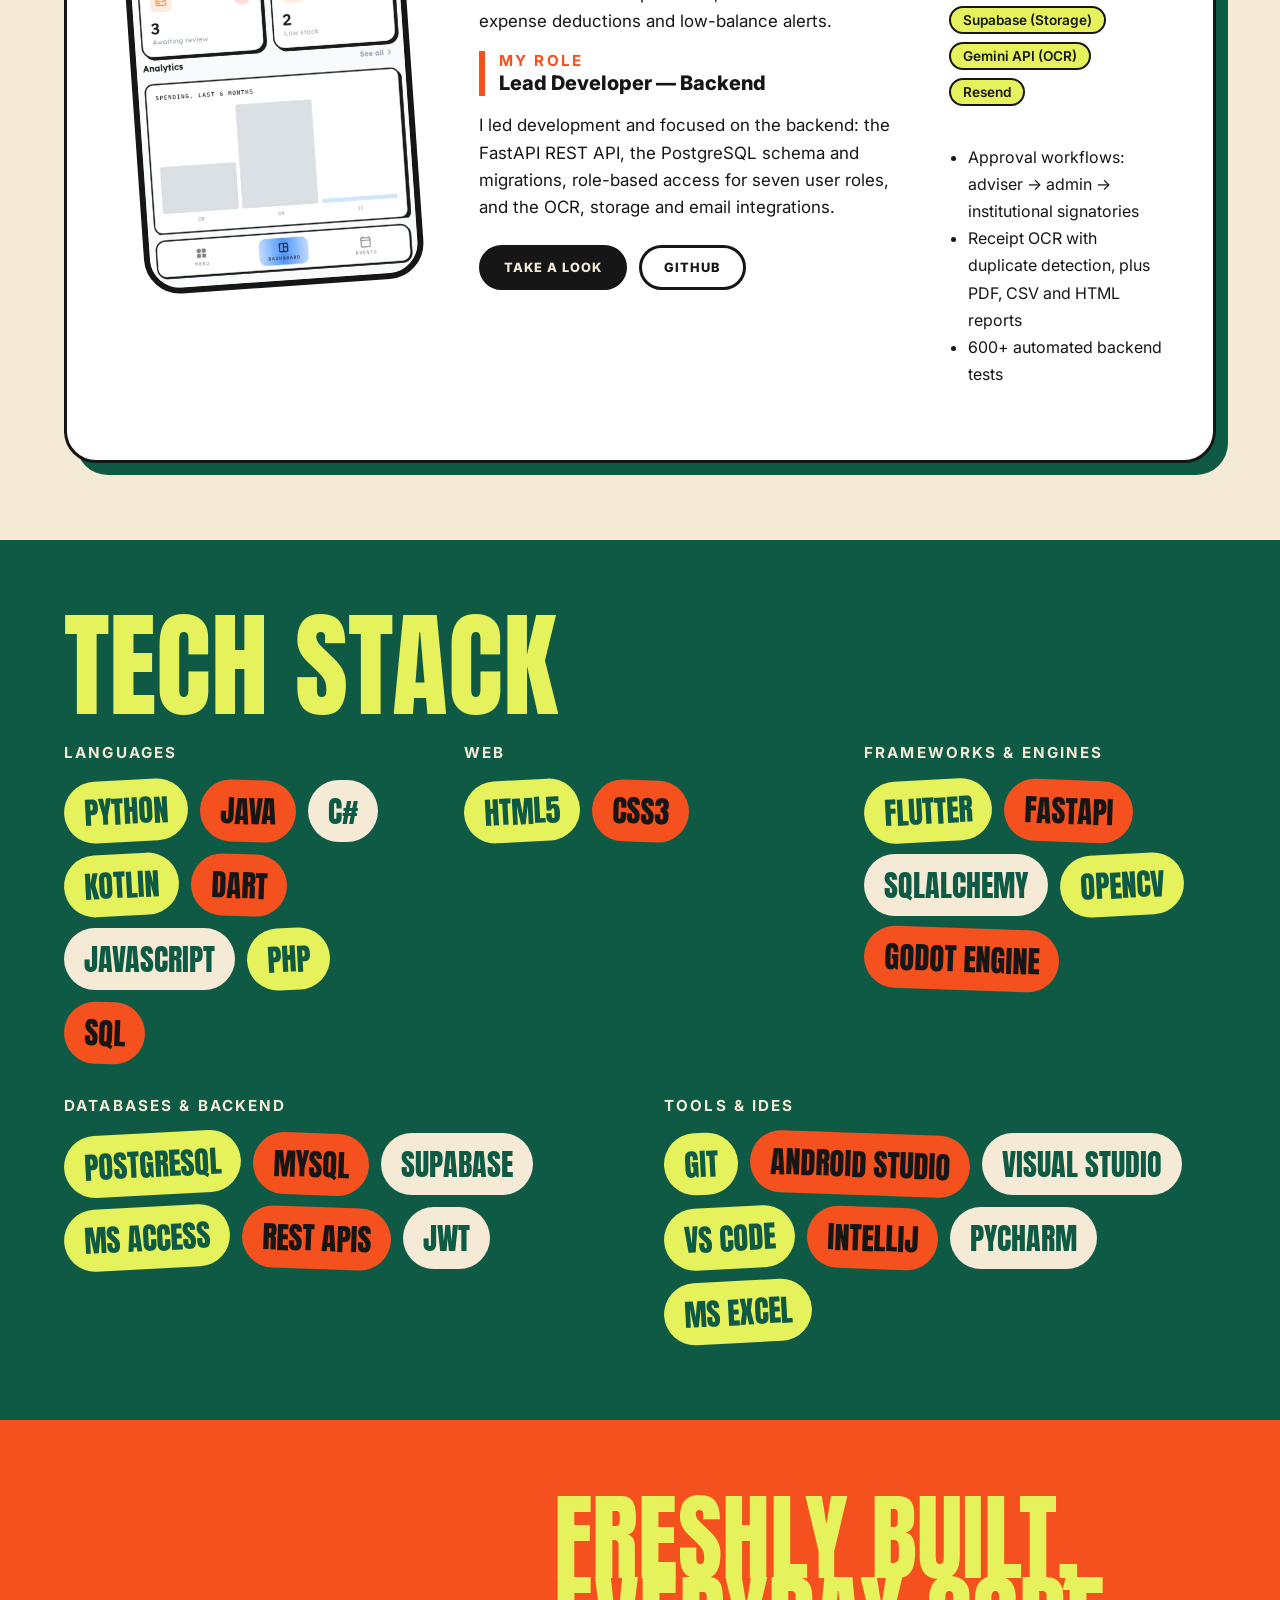
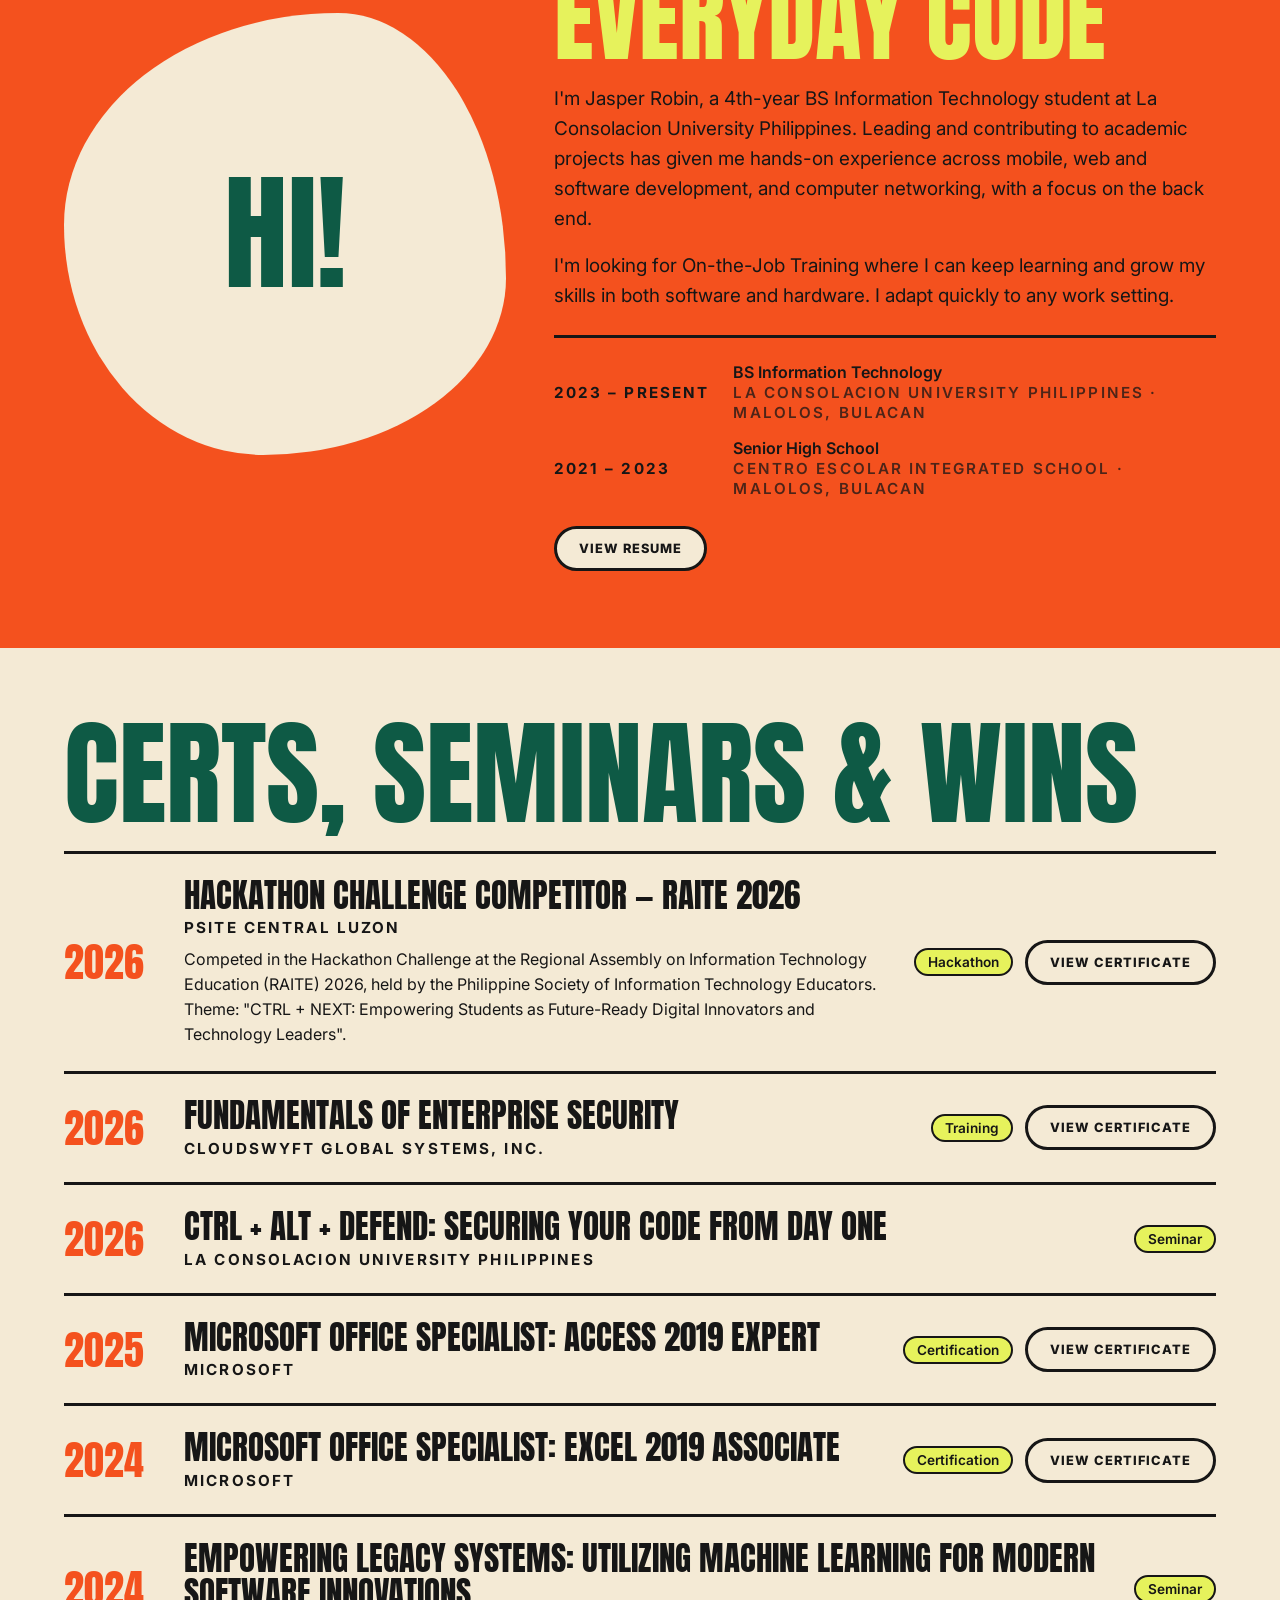
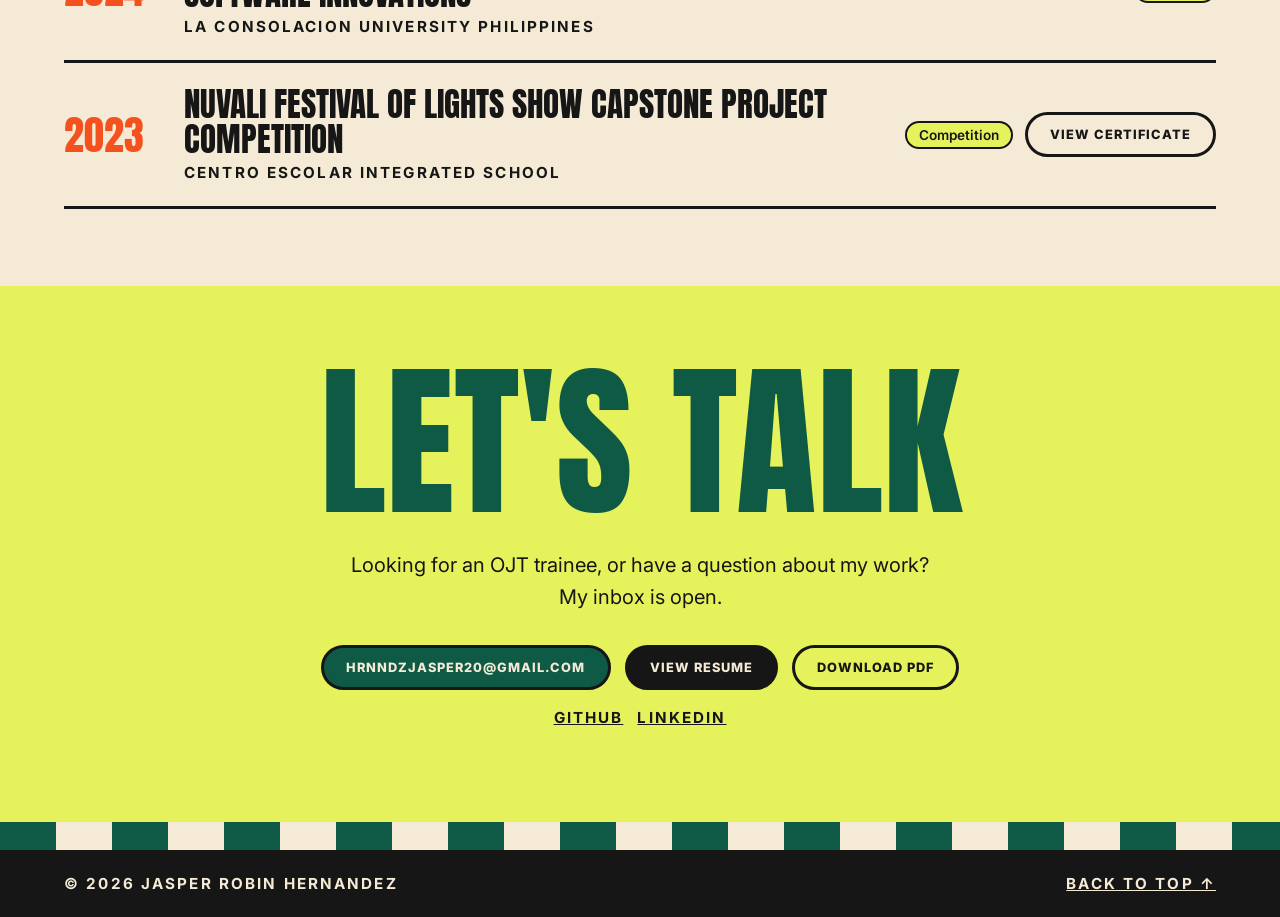
==== commit d50f458f: "Add resume PDF and align portfolio with resume - Add resume PDF and point all resume links to it - A" ====
--- a/index.html
+++ b/index.html
@@ -9,6 +9,8 @@
 <link rel="preconnect" href="https://fonts.gstatic.com" crossorigin>
 <link href="https://fonts.googleapis.com/css2?family=Anton&family=Inter:wght@400;600;800&display=swap" rel="stylesheet">
 <link rel="stylesheet" href="styles.css">
+<script>document.documentElement.classList.add('js')</script>
+<script src="motion.js" defer></script>
 </head>
 <body>
 
@@ -20,7 +22,7 @@
       <li><a class="label" href="#stack">Stack</a></li>
       <li><a class="label" href="#certs">Certs</a></li>
       <li><a class="label" href="#contact">Contact</a></li>
-      <li><a class="label" href="resume.pdf" target="_blank" rel="noopener">Resume</a></li>
+      <li><a class="label" href="Jasper%20Robin%20Hernandez%20-%20OJT%20-%20Resume.pdf" target="_blank" rel="noopener">Resume</a></li>
     </ul>
     <button class="menu-btn" aria-label="Menu" aria-expanded="false"><div class="burger"></div></button>
   </nav>
@@ -58,14 +60,14 @@
        </div>
        <div class="featured-side">
         <dl class="facts">
-          <dt class="label">Mobile</dt><dd><ul class="tags"><li>Flutter</li><li>Dart</li><li>Provider</li><li>SQLite</li></ul></dd>
-          <dt class="label">Backend</dt><dd><ul class="tags"><li>Python</li><li>FastAPI</li><li>SQLAlchemy</li><li>JWT + Argon2 auth</li><li>pytest</li></ul></dd>
-          <dt class="label">Data &amp; services</dt><dd><ul class="tags"><li>PostgreSQL</li><li>Supabase</li><li>Gemini API (OCR)</li><li>Resend</li></ul></dd>
+          <dt class="label">Mobile</dt><dd><ul class="tags"><li>Flutter</li><li>Dart</li><li>Provider</li><li>SQLite (offline)</li></ul></dd>
+          <dt class="label">Backend</dt><dd><ul class="tags"><li>Python</li><li>FastAPI</li><li>SQLAlchemy</li><li>Pydantic</li><li>JWT + Argon2 auth</li><li>ReportLab (PDF)</li><li>pytest</li><li>Docker</li></ul></dd>
+          <dt class="label">Data &amp; services</dt><dd><ul class="tags"><li>PostgreSQL</li><li>Supabase (Storage)</li><li>Gemini API (OCR)</li><li>Resend</li></ul></dd>
         </dl>
         <ul class="highlights">
           <li>Approval workflows: adviser → admin → institutional signatories</li>
           <li>Receipt OCR with duplicate detection, plus PDF, CSV and HTML reports</li>
-          <li>200 automated backend tests</li>
+          <li>600+ automated backend tests</li>
         </ul>
        </div>
       </div>
@@ -77,8 +79,8 @@
     <div class="stack-groups">
       <div><h3 class="label">Languages</h3><ul class="chips"><li>Python</li><li>Java</li><li>C#</li><li>Kotlin</li><li>Dart</li><li>JavaScript</li><li>PHP</li><li>SQL</li></ul></div>
       <div><h3 class="label">Web</h3><ul class="chips"><li>HTML5</li><li>CSS3</li></ul></div>
-      <div><h3 class="label">Frameworks &amp; engines</h3><ul class="chips"><li>Flutter</li><li>FastAPI</li><li>Godot Engine</li></ul></div>
-      <div><h3 class="label">Databases</h3><ul class="chips"><li>PostgreSQL</li><li>MySQL</li><li>Supabase</li><li>MS Access</li></ul></div>
+      <div><h3 class="label">Frameworks &amp; engines</h3><ul class="chips"><li>Flutter</li><li>FastAPI</li><li>SQLAlchemy</li><li>OpenCV</li><li>Godot Engine</li></ul></div>
+      <div><h3 class="label">Databases &amp; backend</h3><ul class="chips"><li>PostgreSQL</li><li>MySQL</li><li>Supabase</li><li>MS Access</li><li>REST APIs</li><li>JWT</li></ul></div>
       <div><h3 class="label">Tools &amp; IDEs</h3><ul class="chips"><li>Git</li><li>Android Studio</li><li>Visual Studio</li><li>VS Code</li><li>IntelliJ</li><li>PyCharm</li><li>MS Excel</li></ul></div>
     </div>
   </section>
@@ -93,12 +95,12 @@
         <dt class="label">2023 – Present</dt><dd>BS Information Technology<br><span class="label">La Consolacion University Philippines · Malolos, Bulacan</span></dd>
         <dt class="label">2021 – 2023</dt><dd>Senior High School<br><span class="label">Centro Escolar Integrated School · Malolos, Bulacan</span></dd>
       </dl>
-      <a class="btn cream" href="resume.pdf" target="_blank" rel="noopener">View resume</a>
+      <a class="btn cream" href="Jasper%20Robin%20Hernandez%20-%20OJT%20-%20Resume.pdf" target="_blank" rel="noopener">View resume</a>
     </div>
   </section>
 
   <section id="certs" aria-labelledby="certs-title">
-    <h2 class="display section-title" id="certs-title">Certs &amp; wins</h2>
+    <h2 class="display section-title" id="certs-title">Certs, seminars &amp; wins</h2>
     <ul class="cert-list">
       <li class="cert">
         <span class="display cert-year">2026</span>
@@ -115,6 +117,11 @@
         <div class="cert-side"><span class="pill">Training</span><a class="btn light cert-view" href="certs/cloudswyft-enterprise-security.jpg">View certificate</a></div>
       </li>
       <li class="cert">
+        <span class="display cert-year">2026</span>
+        <div><h3>CTRL + ALT + DEFEND: Securing Your Code from Day One</h3><p class="label">La Consolacion University Philippines</p></div>
+        <div class="cert-side"><span class="pill">Seminar</span></div>
+      </li>
+      <li class="cert">
         <span class="display cert-year">2025</span>
         <div><h3>Microsoft Office Specialist: Access 2019 Expert</h3><p class="label">Microsoft</p></div>
         <div class="cert-side"><span class="pill">Certification</span><a class="btn light cert-view" href="certs/mos-access-2019-expert.jpg">View certificate</a></div>
@@ -123,6 +130,11 @@
         <span class="display cert-year">2024</span>
         <div><h3>Microsoft Office Specialist: Excel 2019 Associate</h3><p class="label">Microsoft</p></div>
         <div class="cert-side"><span class="pill">Certification</span><a class="btn light cert-view" href="certs/mos-excel-2019-associate.jpg">View certificate</a></div>
+      </li>
+      <li class="cert">
+        <span class="display cert-year">2024</span>
+        <div><h3>Empowering Legacy Systems: Utilizing Machine Learning for Modern Software Innovations</h3><p class="label">La Consolacion University Philippines</p></div>
+        <div class="cert-side"><span class="pill">Seminar</span></div>
       </li>
       <li class="cert">
         <span class="display cert-year">2023</span>
@@ -137,11 +149,11 @@
     <p>Looking for an OJT trainee, or have a question about my work? My inbox is open.</p>
     <div class="contact-row">
       <a class="btn green" href="mailto:hrnndzjasper20@gmail.com">hrnndzjasper20@gmail.com</a>
-      <a class="btn dark" href="resume.pdf" target="_blank" rel="noopener">View resume</a>
-      <a class="btn light" href="resume.pdf" download>Download PDF</a>
+      <a class="btn dark" href="Jasper%20Robin%20Hernandez%20-%20OJT%20-%20Resume.pdf" target="_blank" rel="noopener">View resume</a>
+      <a class="btn light" href="Jasper%20Robin%20Hernandez%20-%20OJT%20-%20Resume.pdf" download>Download PDF</a>
     </div>
     <div class="contact-row">
-      <a class="label" href="https://github.com/">GitHub</a>
+      <a class="label" href="https://github.com/hrnndzzzz">GitHub</a>
       <a class="label" href="https://www.linkedin.com/">LinkedIn</a>
     </div>
   </section>
--- a/styles.css
+++ b/styles.css
@@ -189,6 +189,21 @@
 .to-top.show { opacity: 1; visibility: visible; translate: 0 0; }
 .to-top:hover { translate: 0 -3px; }
 
+/* ---------- motion ---------- */
+/* Scroll compress / decompress (motion.js adds .reveal, toggles .in). Hidden only when JS runs, so the page never stays blank.
+   Scaled from the top edge with no vertical shift: that edge is what the observer watches, so the state can't flicker. */
+.js .reveal { opacity: 0; transform: scale(.94, .6); transform-origin: top; transition: opacity .5s ease-out, transform .5s cubic-bezier(.2, .7, .2, 1); }
+.js .reveal.in { opacity: 1; transform: none; transition-delay: var(--d, 0ms); }
+/* Hero entrance on load. "backwards" so hover transforms (View work circle) work once it ends. */
+@keyframes rise { from { opacity: 0; transform: translateY(40px); } }
+@keyframes fade { from { opacity: 0; } }
+.headline { animation: rise .8s cubic-bezier(.2, .7, .2, 1) backwards; }
+.portrait, .hero-phone { animation: rise .8s .2s cubic-bezier(.2, .7, .2, 1) backwards; }
+.side, .cta-circle { animation: fade .6s .5s ease-out backwards; }
+.side.r1 { animation-delay: .6s; }
+.side.l2 { animation-delay: .7s; }
+.cta-circle { animation-delay: .8s; }
+
 /* ---------- mobile ---------- */
 @media (max-width: 760px) {
   .menu-btn { display: block; background: none; border: 0; padding: 8px; cursor: pointer; }
@@ -214,5 +229,6 @@
 }
 @media (prefers-reduced-motion: reduce) {
   html { scroll-behavior: auto; }
-  *, *::before, *::after { transition: none !important; }
-}
+  *, *::before, *::after { transition: none !important; animation: none !important; }
+  .js .reveal { opacity: 1; transform: none; }
+}
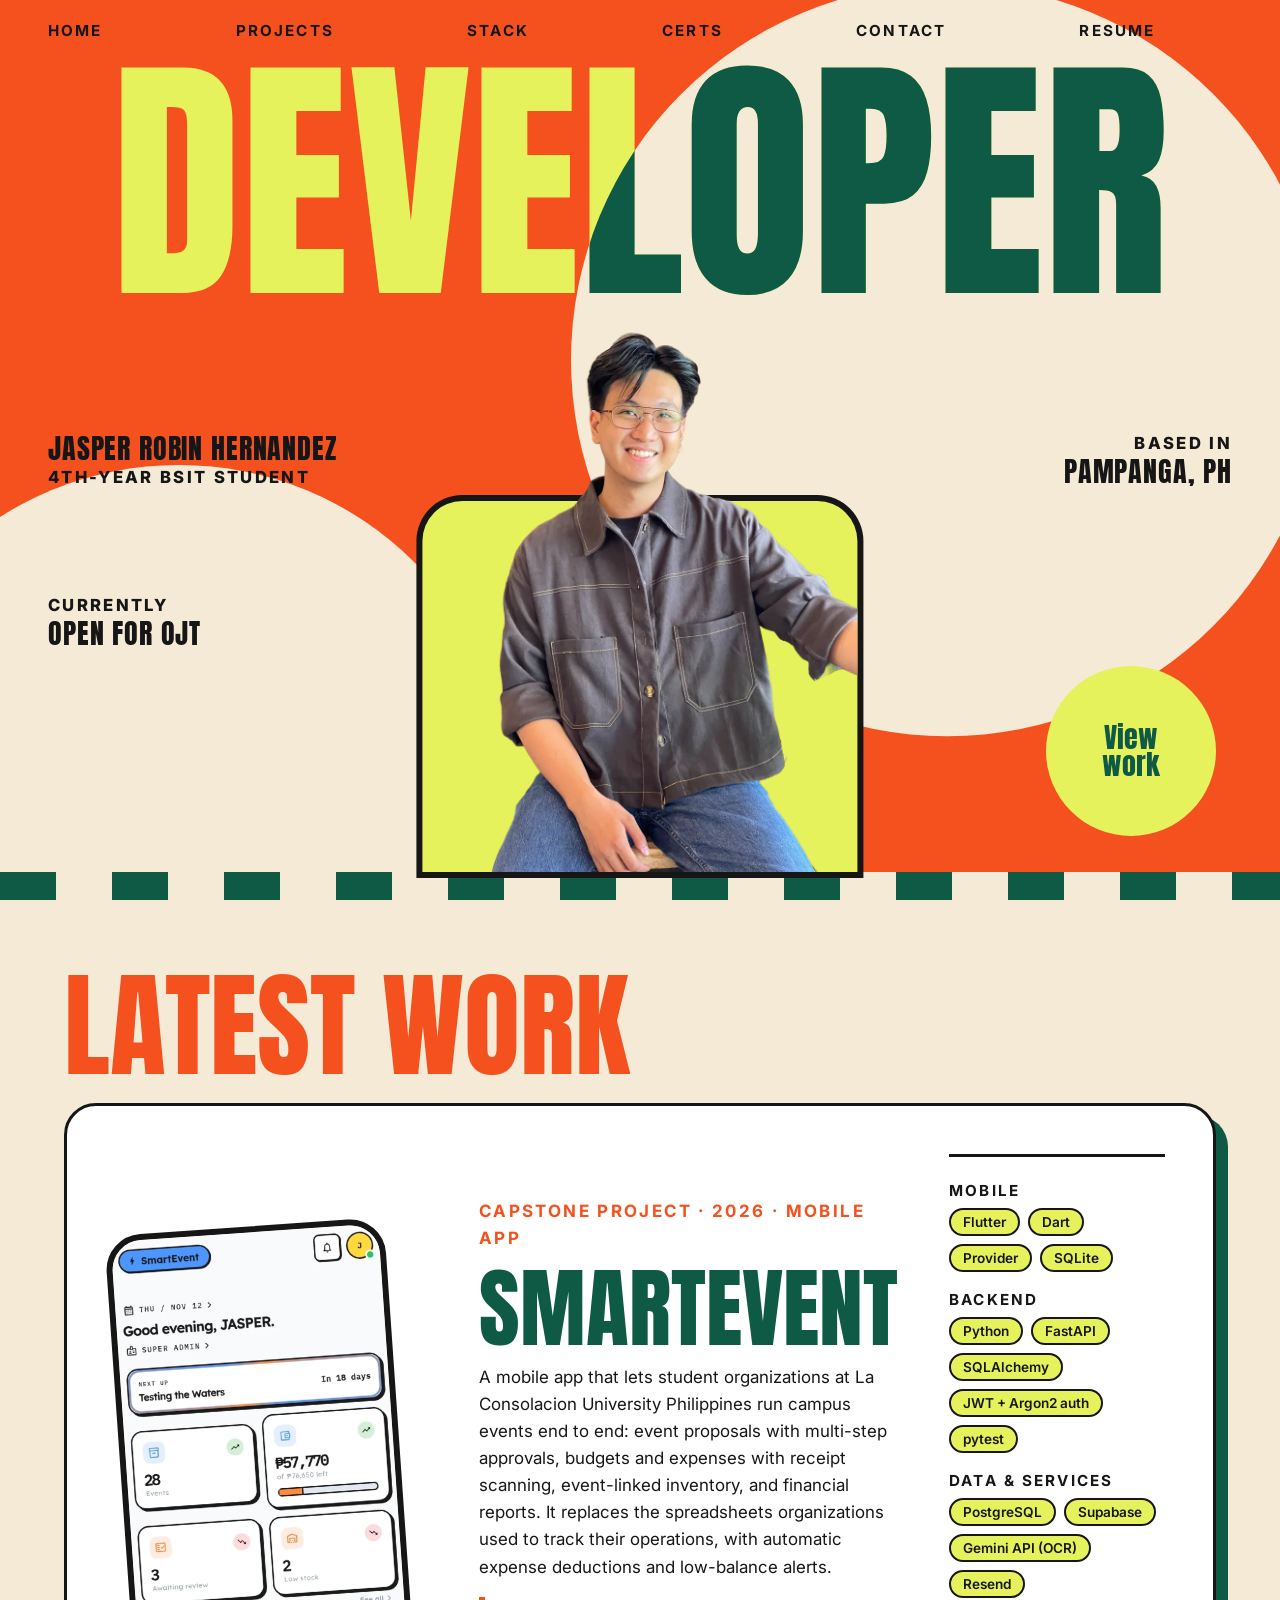
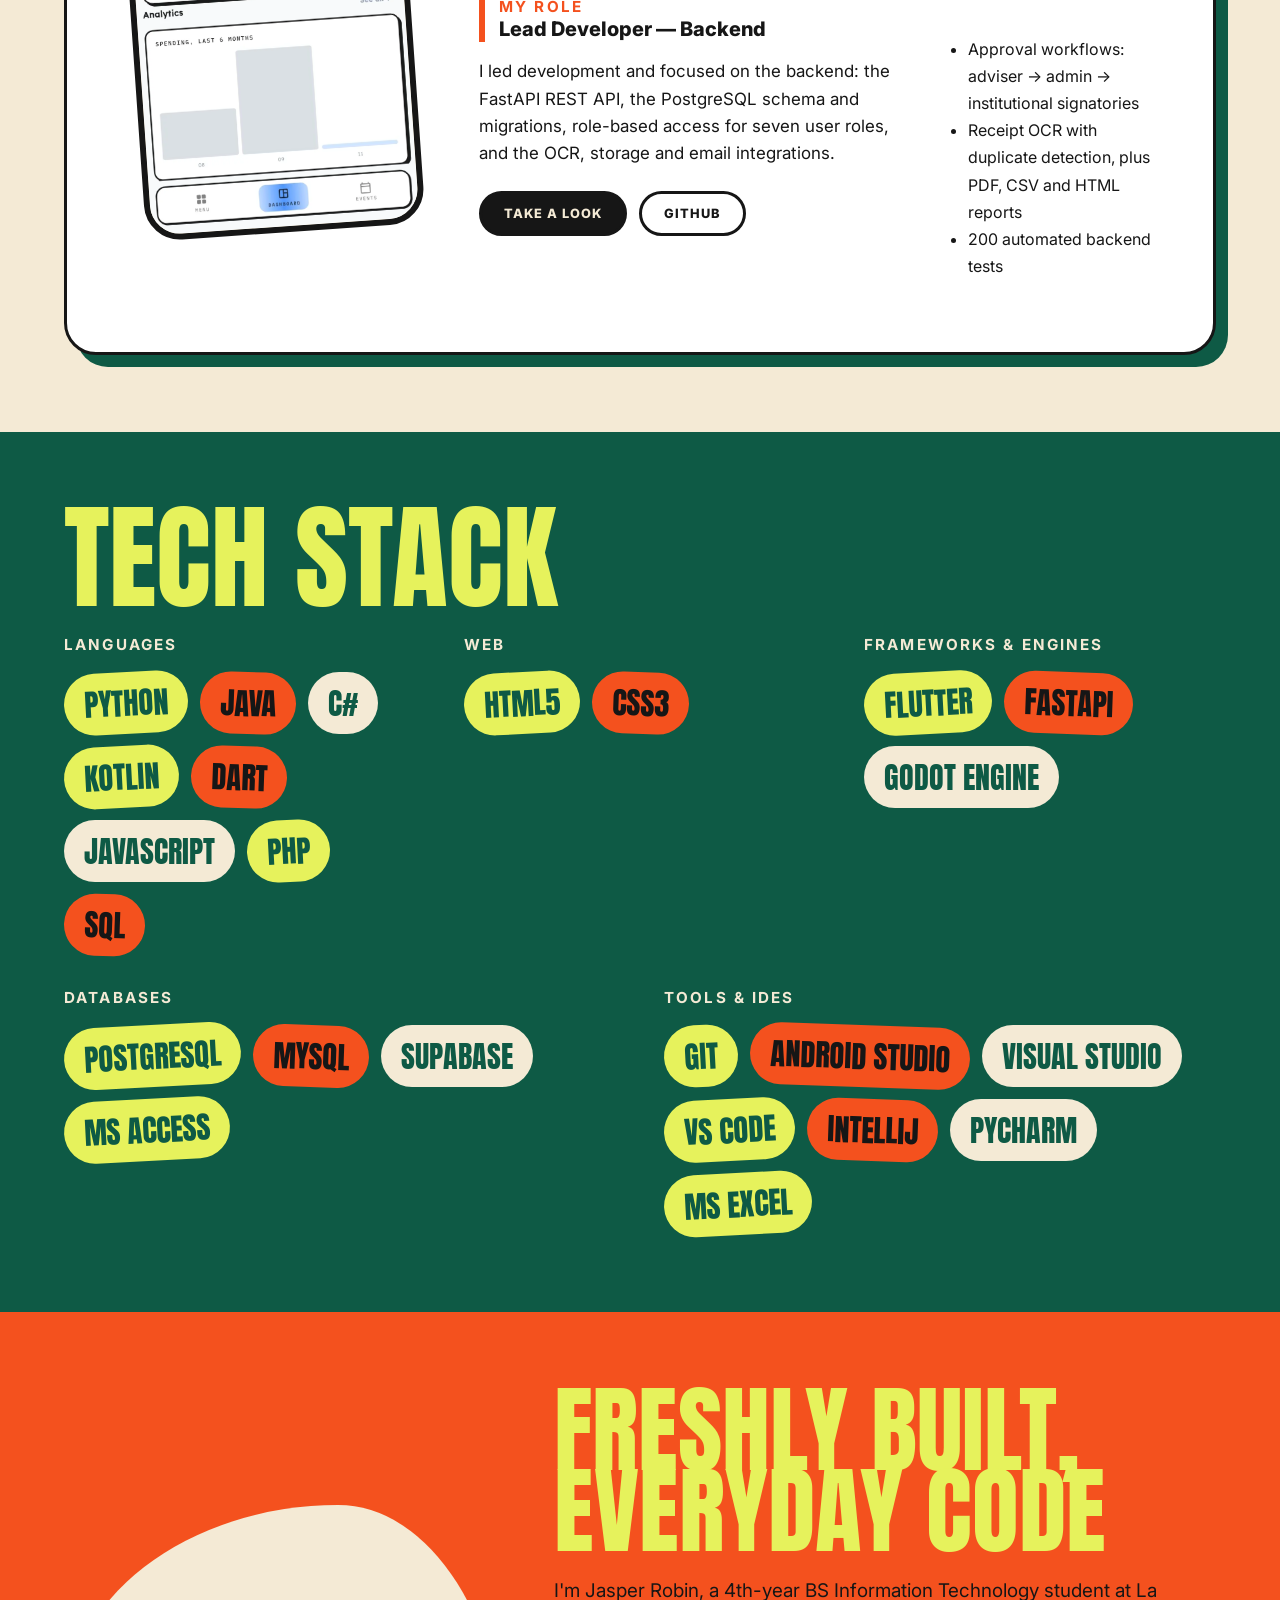
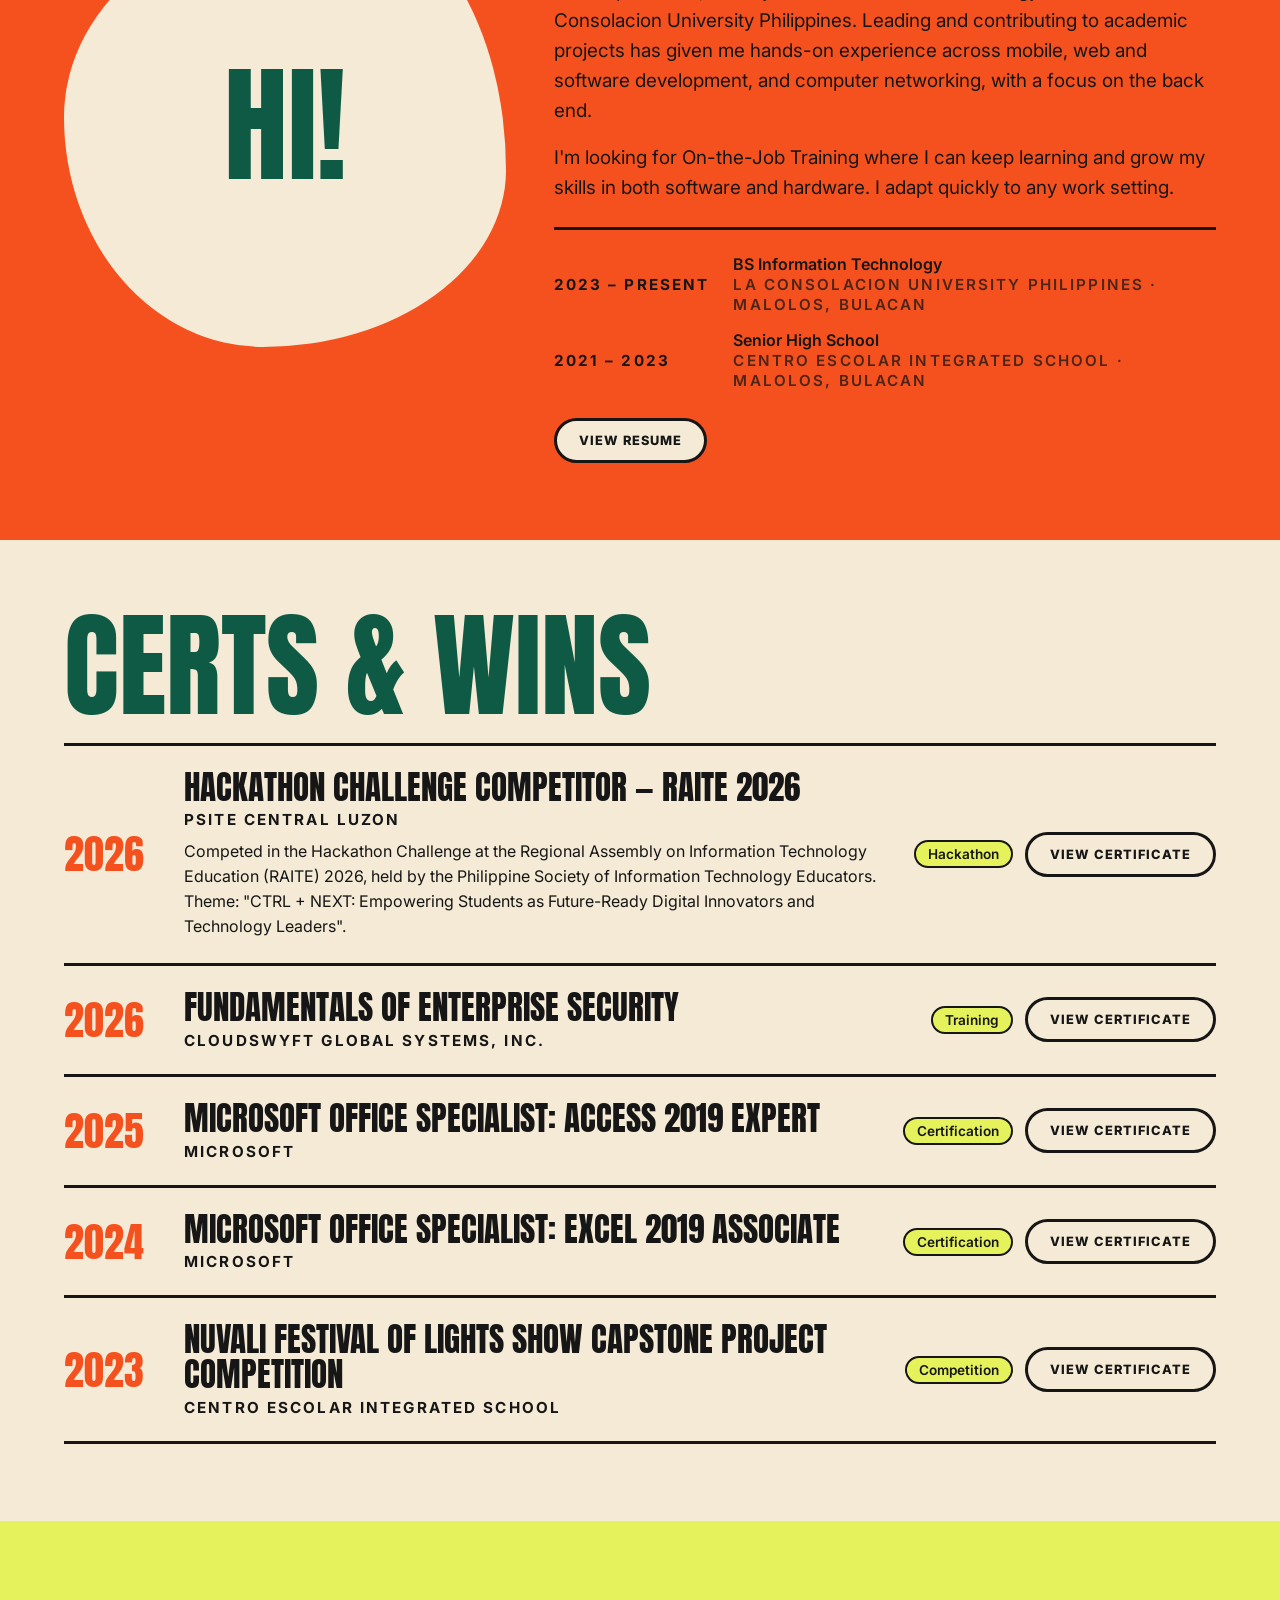
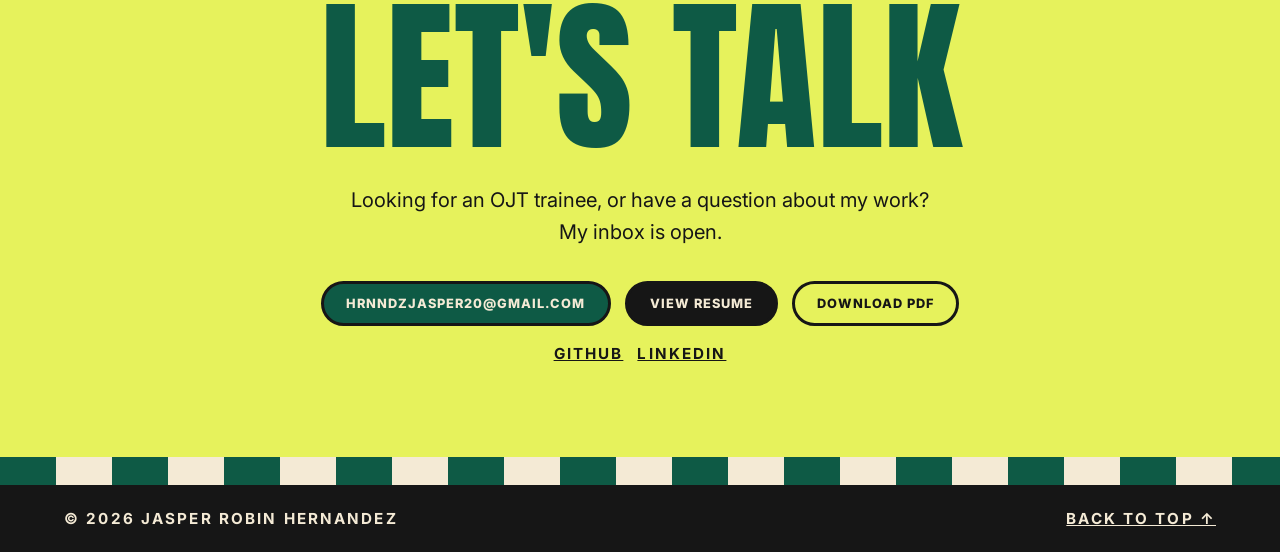
==== commit ce1685f1: "link changes" ====
--- a/index.html
+++ b/index.html
@@ -22,7 +22,7 @@
       <li><a class="label" href="#stack">Stack</a></li>
       <li><a class="label" href="#certs">Certs</a></li>
       <li><a class="label" href="#contact">Contact</a></li>
-      <li><a class="label" href="Jasper%20Robin%20Hernandez%20-%20OJT%20-%20Resume.pdf" target="_blank" rel="noopener">Resume</a></li>
+      <li><a class="label" href="resume.pdf" target="_blank" rel="noopener">Resume</a></li>
     </ul>
     <button class="menu-btn" aria-label="Menu" aria-expanded="false"><div class="burger"></div></button>
   </nav>
@@ -60,14 +60,14 @@
        </div>
        <div class="featured-side">
         <dl class="facts">
-          <dt class="label">Mobile</dt><dd><ul class="tags"><li>Flutter</li><li>Dart</li><li>Provider</li><li>SQLite (offline)</li></ul></dd>
-          <dt class="label">Backend</dt><dd><ul class="tags"><li>Python</li><li>FastAPI</li><li>SQLAlchemy</li><li>Pydantic</li><li>JWT + Argon2 auth</li><li>ReportLab (PDF)</li><li>pytest</li><li>Docker</li></ul></dd>
-          <dt class="label">Data &amp; services</dt><dd><ul class="tags"><li>PostgreSQL</li><li>Supabase (Storage)</li><li>Gemini API (OCR)</li><li>Resend</li></ul></dd>
+          <dt class="label">Mobile</dt><dd><ul class="tags"><li>Flutter</li><li>Dart</li><li>Provider</li><li>SQLite</li></ul></dd>
+          <dt class="label">Backend</dt><dd><ul class="tags"><li>Python</li><li>FastAPI</li><li>SQLAlchemy</li><li>JWT + Argon2 auth</li><li>pytest</li></ul></dd>
+          <dt class="label">Data &amp; services</dt><dd><ul class="tags"><li>PostgreSQL</li><li>Supabase</li><li>Gemini API (OCR)</li><li>Resend</li></ul></dd>
         </dl>
         <ul class="highlights">
           <li>Approval workflows: adviser → admin → institutional signatories</li>
           <li>Receipt OCR with duplicate detection, plus PDF, CSV and HTML reports</li>
-          <li>600+ automated backend tests</li>
+          <li>200 automated backend tests</li>
         </ul>
        </div>
       </div>
@@ -79,8 +79,8 @@
     <div class="stack-groups">
       <div><h3 class="label">Languages</h3><ul class="chips"><li>Python</li><li>Java</li><li>C#</li><li>Kotlin</li><li>Dart</li><li>JavaScript</li><li>PHP</li><li>SQL</li></ul></div>
       <div><h3 class="label">Web</h3><ul class="chips"><li>HTML5</li><li>CSS3</li></ul></div>
-      <div><h3 class="label">Frameworks &amp; engines</h3><ul class="chips"><li>Flutter</li><li>FastAPI</li><li>SQLAlchemy</li><li>OpenCV</li><li>Godot Engine</li></ul></div>
-      <div><h3 class="label">Databases &amp; backend</h3><ul class="chips"><li>PostgreSQL</li><li>MySQL</li><li>Supabase</li><li>MS Access</li><li>REST APIs</li><li>JWT</li></ul></div>
+      <div><h3 class="label">Frameworks &amp; engines</h3><ul class="chips"><li>Flutter</li><li>FastAPI</li><li>Godot Engine</li></ul></div>
+      <div><h3 class="label">Databases</h3><ul class="chips"><li>PostgreSQL</li><li>MySQL</li><li>Supabase</li><li>MS Access</li></ul></div>
       <div><h3 class="label">Tools &amp; IDEs</h3><ul class="chips"><li>Git</li><li>Android Studio</li><li>Visual Studio</li><li>VS Code</li><li>IntelliJ</li><li>PyCharm</li><li>MS Excel</li></ul></div>
     </div>
   </section>
@@ -95,12 +95,12 @@
         <dt class="label">2023 – Present</dt><dd>BS Information Technology<br><span class="label">La Consolacion University Philippines · Malolos, Bulacan</span></dd>
         <dt class="label">2021 – 2023</dt><dd>Senior High School<br><span class="label">Centro Escolar Integrated School · Malolos, Bulacan</span></dd>
       </dl>
-      <a class="btn cream" href="Jasper%20Robin%20Hernandez%20-%20OJT%20-%20Resume.pdf" target="_blank" rel="noopener">View resume</a>
+      <a class="btn cream" href="resume.pdf" target="_blank" rel="noopener">View resume</a>
     </div>
   </section>
 
   <section id="certs" aria-labelledby="certs-title">
-    <h2 class="display section-title" id="certs-title">Certs, seminars &amp; wins</h2>
+    <h2 class="display section-title" id="certs-title">Certs &amp; wins</h2>
     <ul class="cert-list">
       <li class="cert">
         <span class="display cert-year">2026</span>
@@ -117,11 +117,6 @@
         <div class="cert-side"><span class="pill">Training</span><a class="btn light cert-view" href="certs/cloudswyft-enterprise-security.jpg">View certificate</a></div>
       </li>
       <li class="cert">
-        <span class="display cert-year">2026</span>
-        <div><h3>CTRL + ALT + DEFEND: Securing Your Code from Day One</h3><p class="label">La Consolacion University Philippines</p></div>
-        <div class="cert-side"><span class="pill">Seminar</span></div>
-      </li>
-      <li class="cert">
         <span class="display cert-year">2025</span>
         <div><h3>Microsoft Office Specialist: Access 2019 Expert</h3><p class="label">Microsoft</p></div>
         <div class="cert-side"><span class="pill">Certification</span><a class="btn light cert-view" href="certs/mos-access-2019-expert.jpg">View certificate</a></div>
@@ -130,11 +125,6 @@
         <span class="display cert-year">2024</span>
         <div><h3>Microsoft Office Specialist: Excel 2019 Associate</h3><p class="label">Microsoft</p></div>
         <div class="cert-side"><span class="pill">Certification</span><a class="btn light cert-view" href="certs/mos-excel-2019-associate.jpg">View certificate</a></div>
-      </li>
-      <li class="cert">
-        <span class="display cert-year">2024</span>
-        <div><h3>Empowering Legacy Systems: Utilizing Machine Learning for Modern Software Innovations</h3><p class="label">La Consolacion University Philippines</p></div>
-        <div class="cert-side"><span class="pill">Seminar</span></div>
       </li>
       <li class="cert">
         <span class="display cert-year">2023</span>
@@ -149,12 +139,12 @@
     <p>Looking for an OJT trainee, or have a question about my work? My inbox is open.</p>
     <div class="contact-row">
       <a class="btn green" href="mailto:hrnndzjasper20@gmail.com">hrnndzjasper20@gmail.com</a>
-      <a class="btn dark" href="Jasper%20Robin%20Hernandez%20-%20OJT%20-%20Resume.pdf" target="_blank" rel="noopener">View resume</a>
-      <a class="btn light" href="Jasper%20Robin%20Hernandez%20-%20OJT%20-%20Resume.pdf" download>Download PDF</a>
+      <a class="btn dark" href="resume.pdf" target="_blank" rel="noopener">View resume</a>
+      <a class="btn light" href="resume.pdf" download>Download PDF</a>
     </div>
     <div class="contact-row">
       <a class="label" href="https://github.com/hrnndzzzz">GitHub</a>
-      <a class="label" href="https://www.linkedin.com/">LinkedIn</a>
+      <a class="label" href="www.linkedin.com/in/jasper-robin-hernandez-17867b44b">LinkedIn</a>
     </div>
   </section>
 </main>
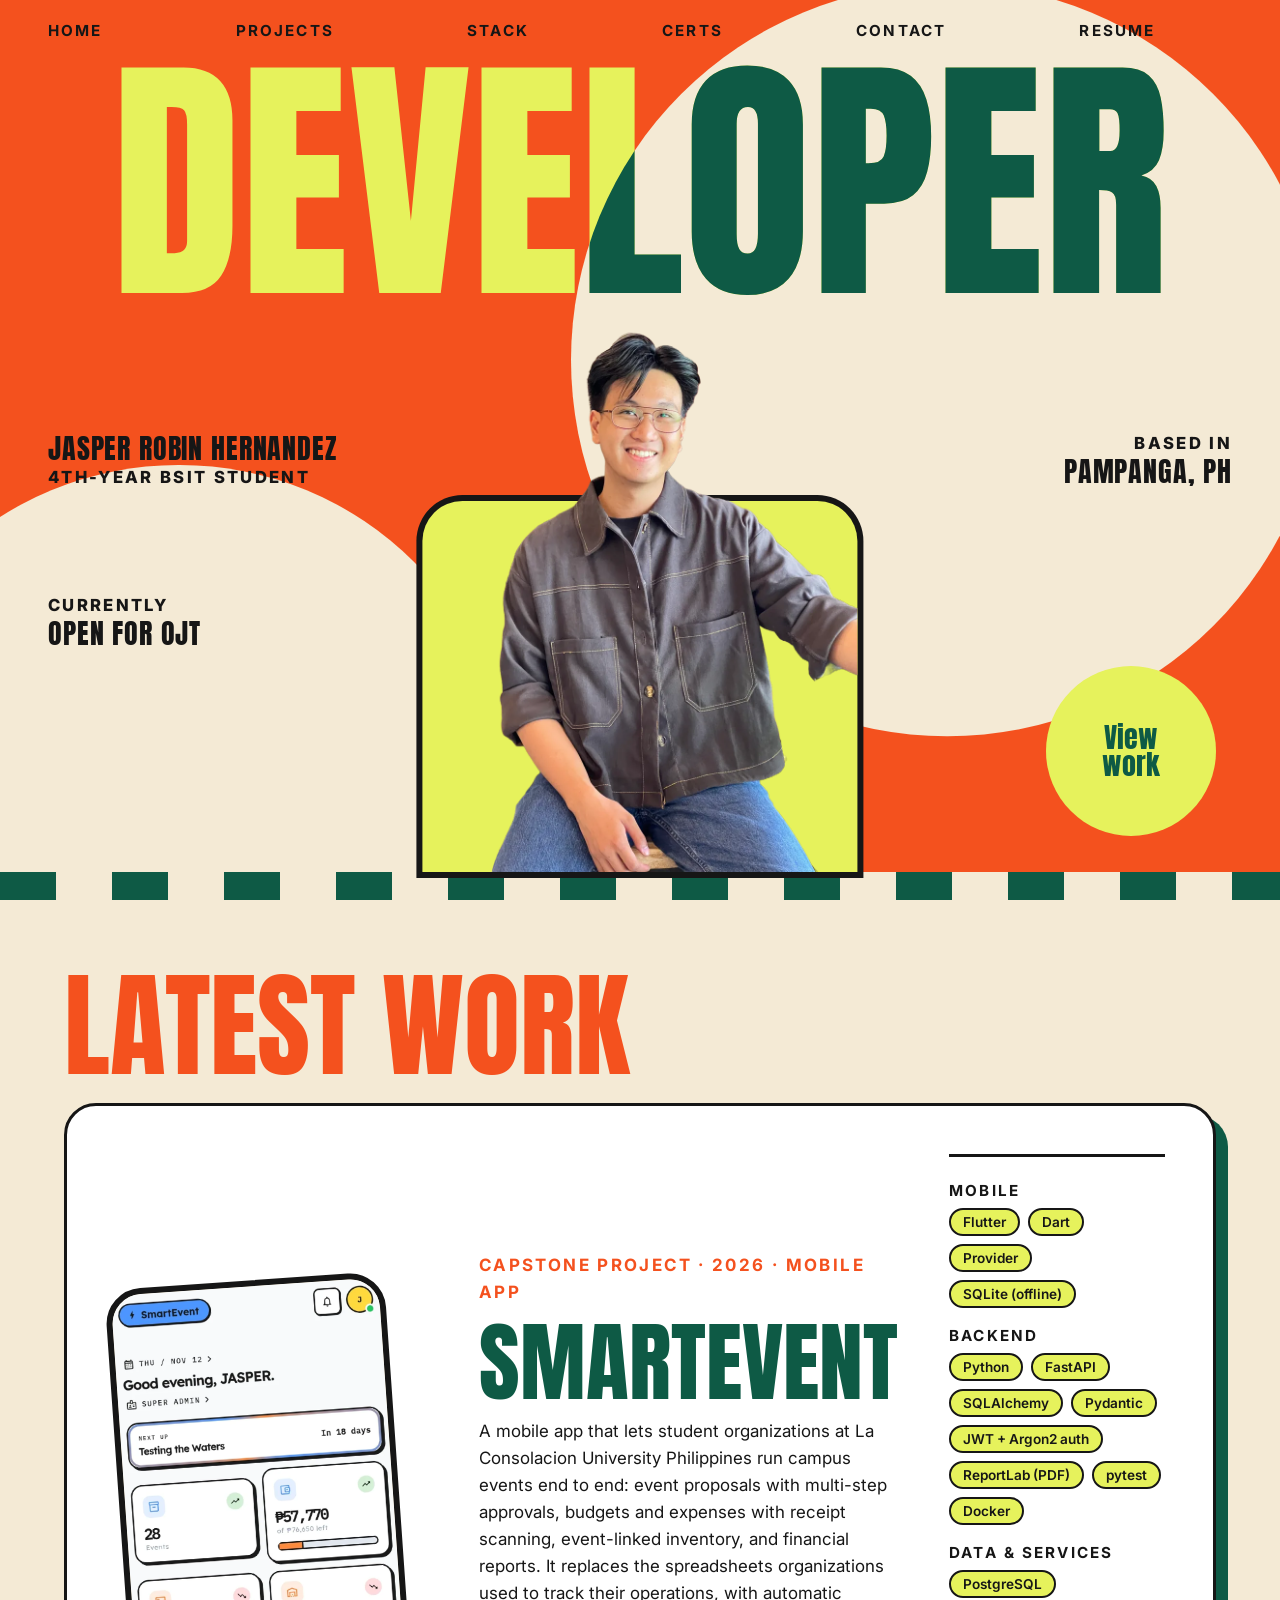
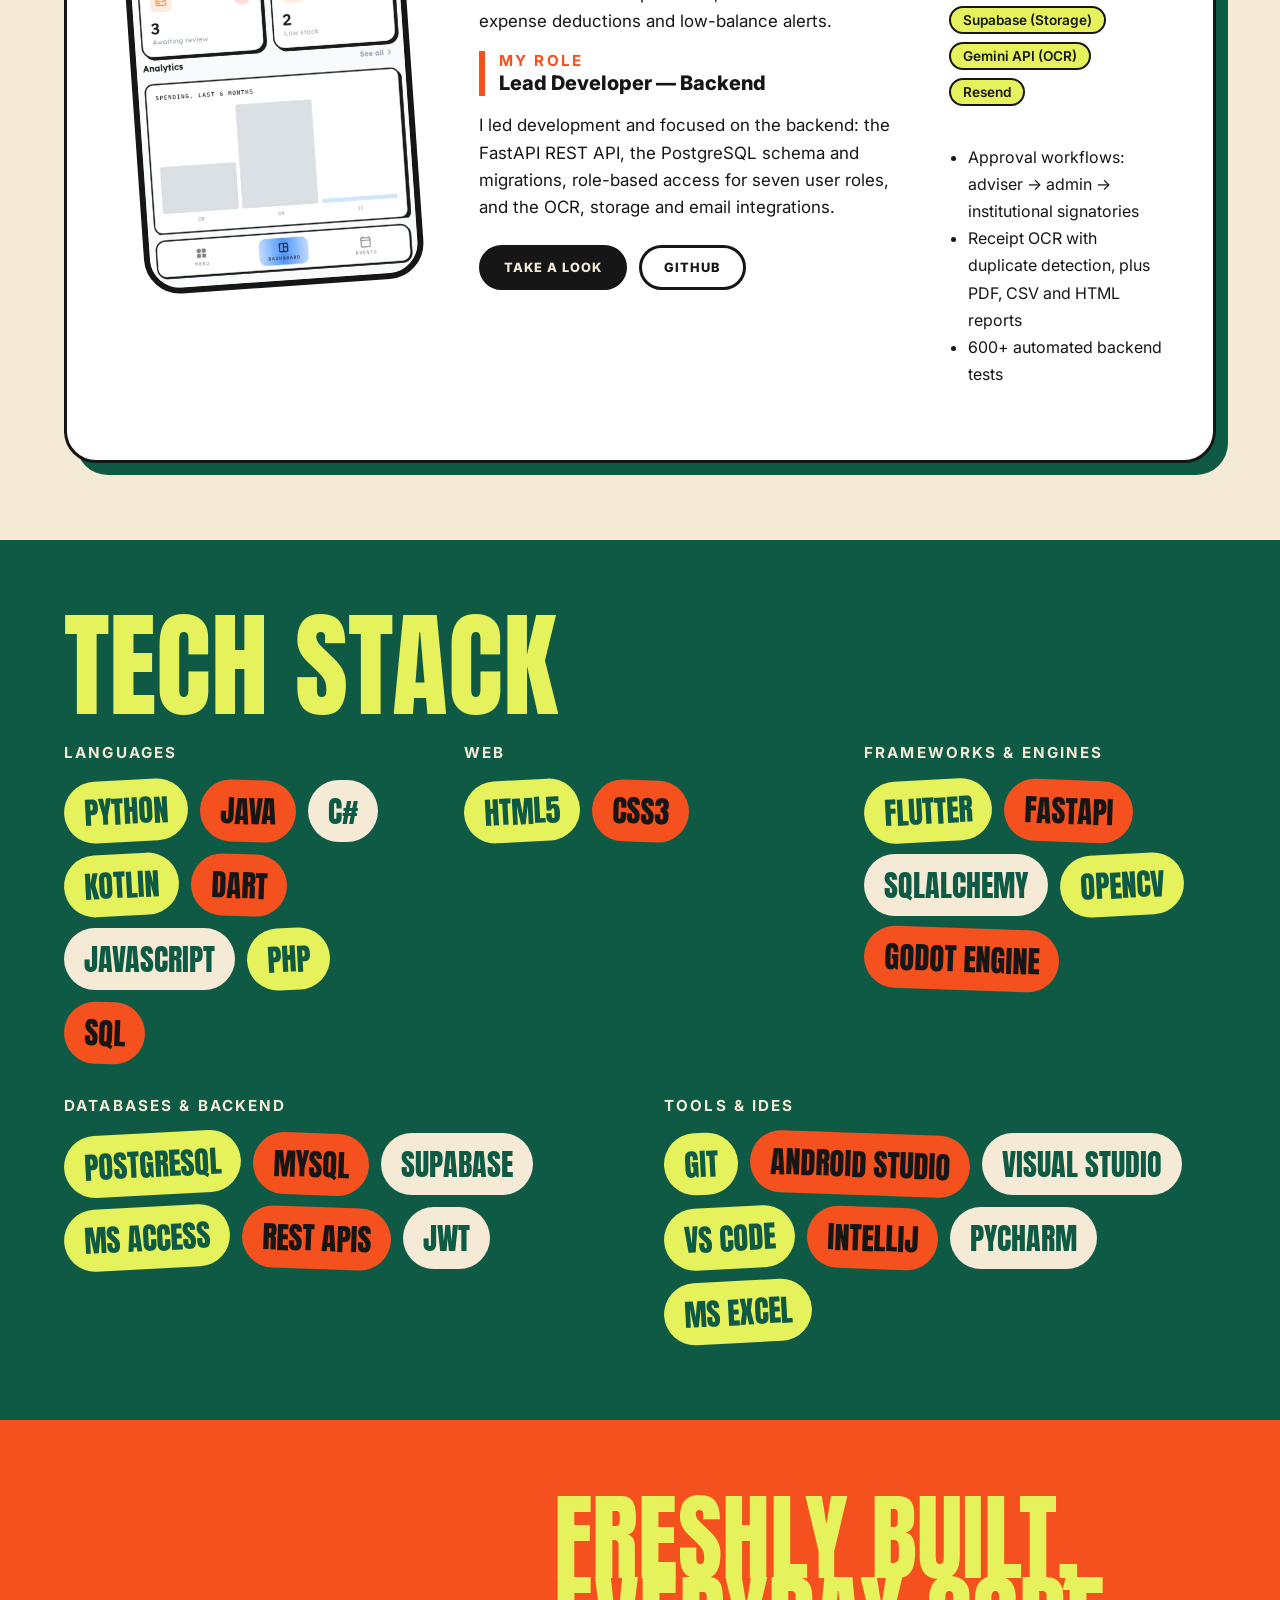
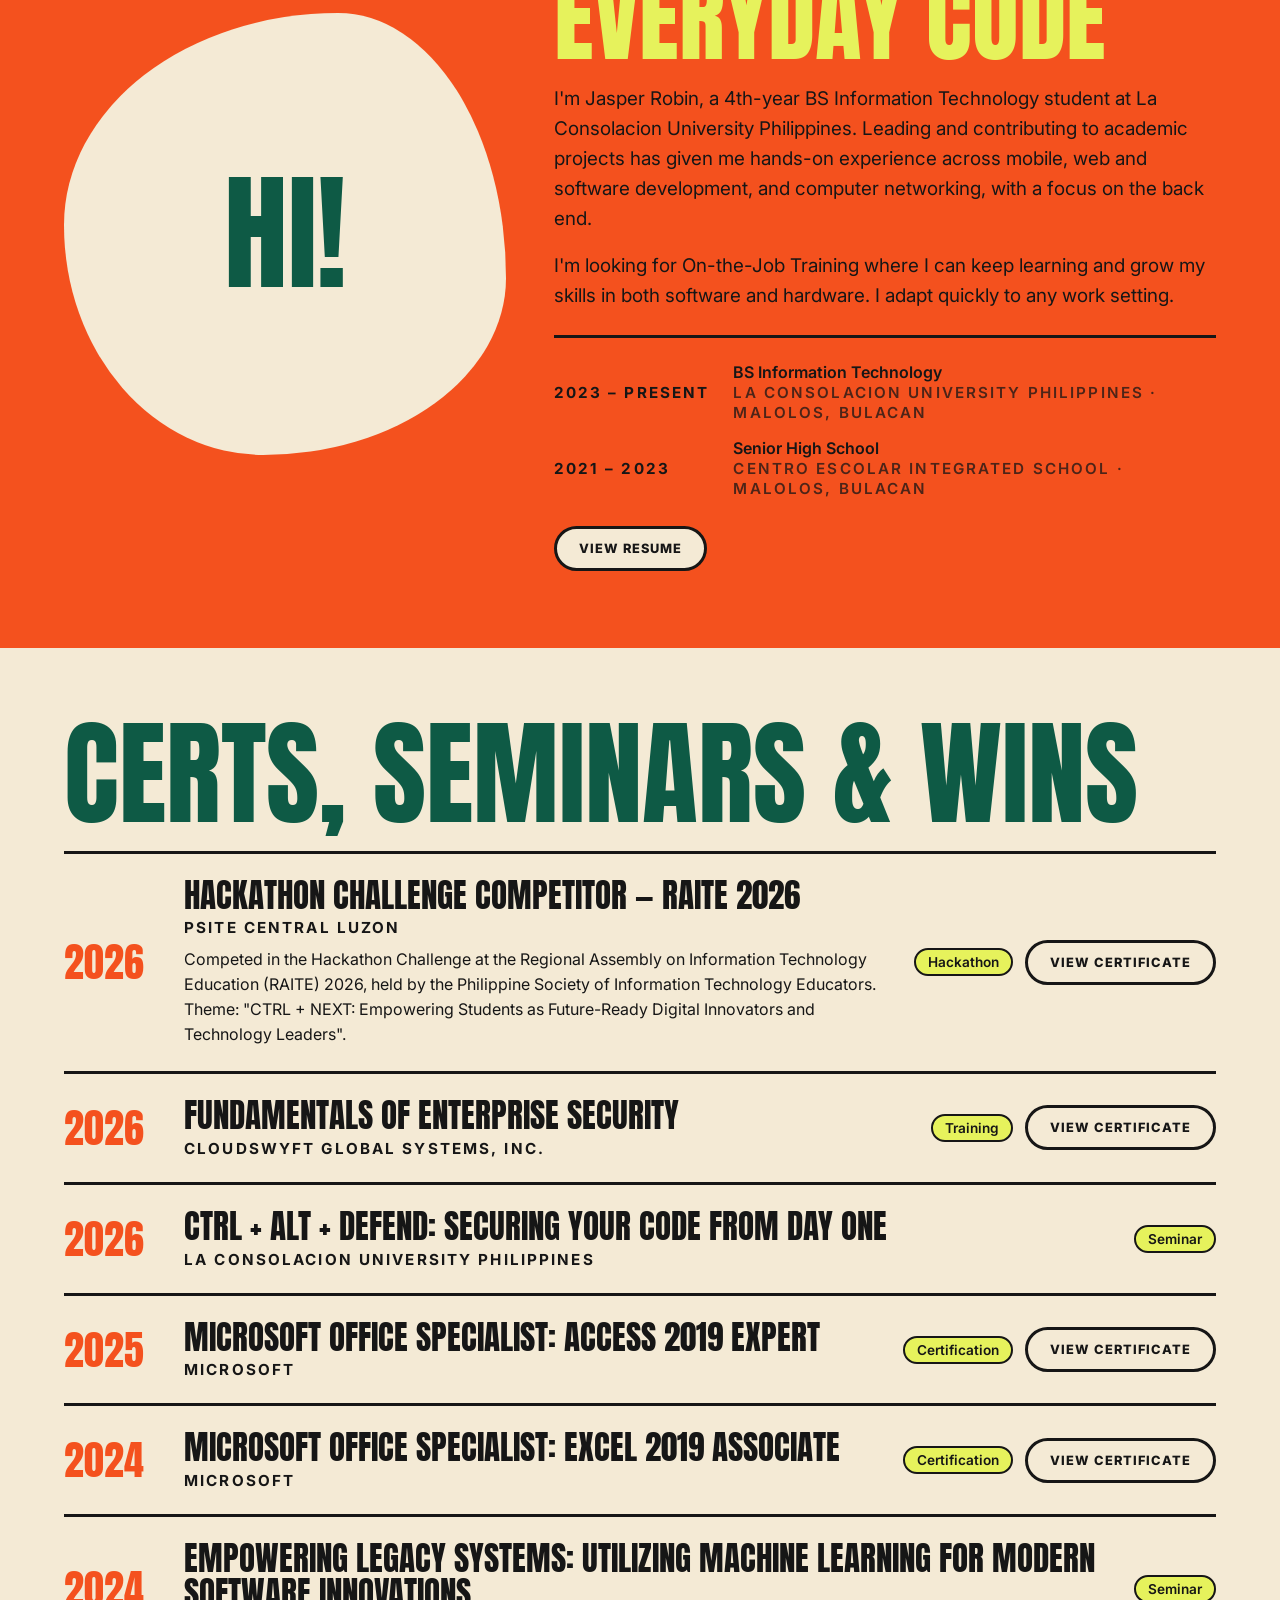
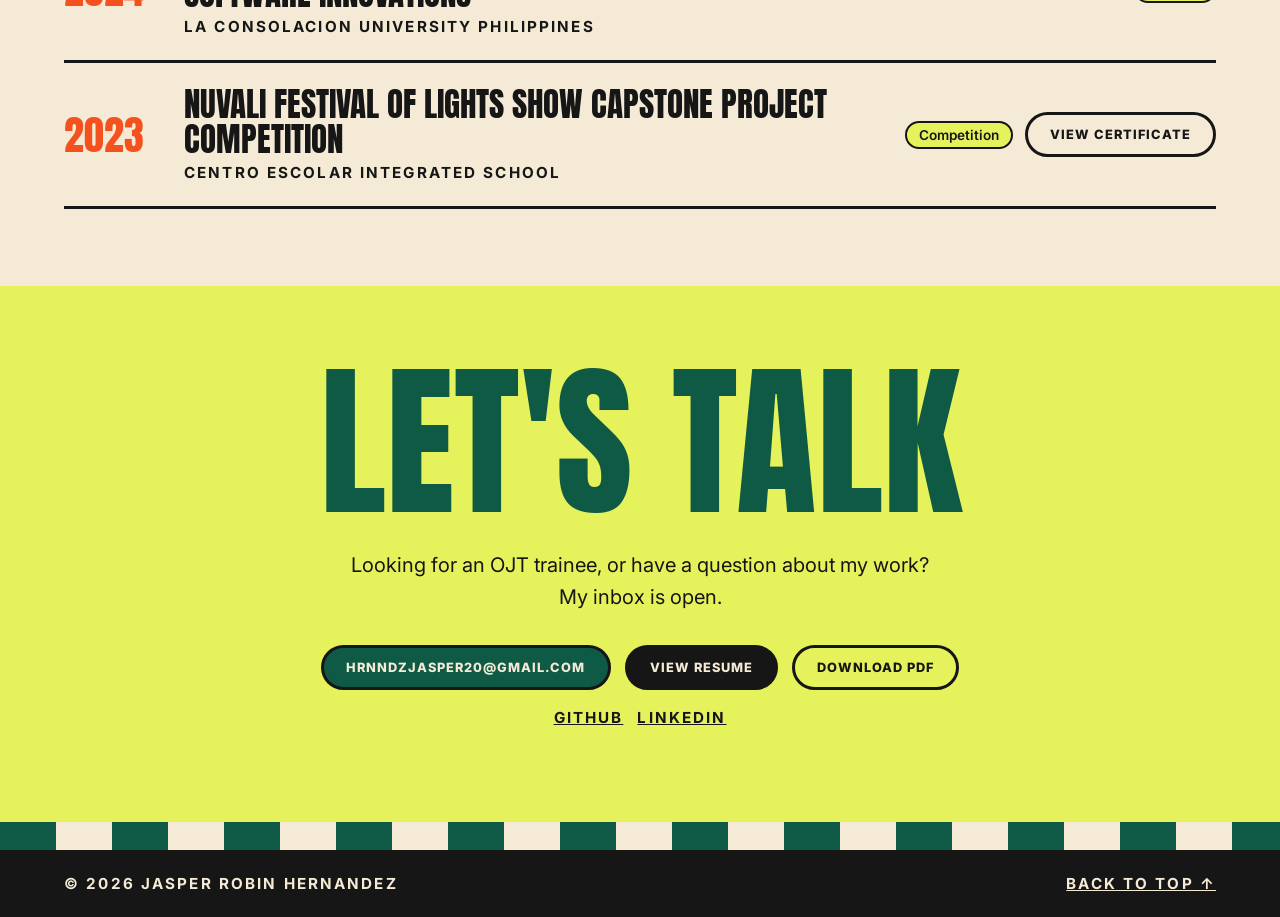
==== commit a580cf62: "Merge branch 'main' of https://github.com/hrnndzzzz/MyPortfolio" ====
--- a/index.html
+++ b/index.html
@@ -22,7 +22,7 @@
       <li><a class="label" href="#stack">Stack</a></li>
       <li><a class="label" href="#certs">Certs</a></li>
       <li><a class="label" href="#contact">Contact</a></li>
-      <li><a class="label" href="resume.pdf" target="_blank" rel="noopener">Resume</a></li>
+      <li><a class="label" href="Jasper%20Robin%20Hernandez%20-%20OJT%20-%20Resume.pdf" target="_blank" rel="noopener">Resume</a></li>
     </ul>
     <button class="menu-btn" aria-label="Menu" aria-expanded="false"><div class="burger"></div></button>
   </nav>
@@ -60,14 +60,14 @@
        </div>
        <div class="featured-side">
         <dl class="facts">
-          <dt class="label">Mobile</dt><dd><ul class="tags"><li>Flutter</li><li>Dart</li><li>Provider</li><li>SQLite</li></ul></dd>
-          <dt class="label">Backend</dt><dd><ul class="tags"><li>Python</li><li>FastAPI</li><li>SQLAlchemy</li><li>JWT + Argon2 auth</li><li>pytest</li></ul></dd>
-          <dt class="label">Data &amp; services</dt><dd><ul class="tags"><li>PostgreSQL</li><li>Supabase</li><li>Gemini API (OCR)</li><li>Resend</li></ul></dd>
+          <dt class="label">Mobile</dt><dd><ul class="tags"><li>Flutter</li><li>Dart</li><li>Provider</li><li>SQLite (offline)</li></ul></dd>
+          <dt class="label">Backend</dt><dd><ul class="tags"><li>Python</li><li>FastAPI</li><li>SQLAlchemy</li><li>Pydantic</li><li>JWT + Argon2 auth</li><li>ReportLab (PDF)</li><li>pytest</li><li>Docker</li></ul></dd>
+          <dt class="label">Data &amp; services</dt><dd><ul class="tags"><li>PostgreSQL</li><li>Supabase (Storage)</li><li>Gemini API (OCR)</li><li>Resend</li></ul></dd>
         </dl>
         <ul class="highlights">
           <li>Approval workflows: adviser → admin → institutional signatories</li>
           <li>Receipt OCR with duplicate detection, plus PDF, CSV and HTML reports</li>
-          <li>200 automated backend tests</li>
+          <li>600+ automated backend tests</li>
         </ul>
        </div>
       </div>
@@ -79,8 +79,8 @@
     <div class="stack-groups">
       <div><h3 class="label">Languages</h3><ul class="chips"><li>Python</li><li>Java</li><li>C#</li><li>Kotlin</li><li>Dart</li><li>JavaScript</li><li>PHP</li><li>SQL</li></ul></div>
       <div><h3 class="label">Web</h3><ul class="chips"><li>HTML5</li><li>CSS3</li></ul></div>
-      <div><h3 class="label">Frameworks &amp; engines</h3><ul class="chips"><li>Flutter</li><li>FastAPI</li><li>Godot Engine</li></ul></div>
-      <div><h3 class="label">Databases</h3><ul class="chips"><li>PostgreSQL</li><li>MySQL</li><li>Supabase</li><li>MS Access</li></ul></div>
+      <div><h3 class="label">Frameworks &amp; engines</h3><ul class="chips"><li>Flutter</li><li>FastAPI</li><li>SQLAlchemy</li><li>OpenCV</li><li>Godot Engine</li></ul></div>
+      <div><h3 class="label">Databases &amp; backend</h3><ul class="chips"><li>PostgreSQL</li><li>MySQL</li><li>Supabase</li><li>MS Access</li><li>REST APIs</li><li>JWT</li></ul></div>
       <div><h3 class="label">Tools &amp; IDEs</h3><ul class="chips"><li>Git</li><li>Android Studio</li><li>Visual Studio</li><li>VS Code</li><li>IntelliJ</li><li>PyCharm</li><li>MS Excel</li></ul></div>
     </div>
   </section>
@@ -95,12 +95,12 @@
         <dt class="label">2023 – Present</dt><dd>BS Information Technology<br><span class="label">La Consolacion University Philippines · Malolos, Bulacan</span></dd>
         <dt class="label">2021 – 2023</dt><dd>Senior High School<br><span class="label">Centro Escolar Integrated School · Malolos, Bulacan</span></dd>
       </dl>
-      <a class="btn cream" href="resume.pdf" target="_blank" rel="noopener">View resume</a>
+      <a class="btn cream" href="Jasper%20Robin%20Hernandez%20-%20OJT%20-%20Resume.pdf" target="_blank" rel="noopener">View resume</a>
     </div>
   </section>
 
   <section id="certs" aria-labelledby="certs-title">
-    <h2 class="display section-title" id="certs-title">Certs &amp; wins</h2>
+    <h2 class="display section-title" id="certs-title">Certs, seminars &amp; wins</h2>
     <ul class="cert-list">
       <li class="cert">
         <span class="display cert-year">2026</span>
@@ -117,6 +117,11 @@
         <div class="cert-side"><span class="pill">Training</span><a class="btn light cert-view" href="certs/cloudswyft-enterprise-security.jpg">View certificate</a></div>
       </li>
       <li class="cert">
+        <span class="display cert-year">2026</span>
+        <div><h3>CTRL + ALT + DEFEND: Securing Your Code from Day One</h3><p class="label">La Consolacion University Philippines</p></div>
+        <div class="cert-side"><span class="pill">Seminar</span></div>
+      </li>
+      <li class="cert">
         <span class="display cert-year">2025</span>
         <div><h3>Microsoft Office Specialist: Access 2019 Expert</h3><p class="label">Microsoft</p></div>
         <div class="cert-side"><span class="pill">Certification</span><a class="btn light cert-view" href="certs/mos-access-2019-expert.jpg">View certificate</a></div>
@@ -125,6 +130,11 @@
         <span class="display cert-year">2024</span>
         <div><h3>Microsoft Office Specialist: Excel 2019 Associate</h3><p class="label">Microsoft</p></div>
         <div class="cert-side"><span class="pill">Certification</span><a class="btn light cert-view" href="certs/mos-excel-2019-associate.jpg">View certificate</a></div>
+      </li>
+      <li class="cert">
+        <span class="display cert-year">2024</span>
+        <div><h3>Empowering Legacy Systems: Utilizing Machine Learning for Modern Software Innovations</h3><p class="label">La Consolacion University Philippines</p></div>
+        <div class="cert-side"><span class="pill">Seminar</span></div>
       </li>
       <li class="cert">
         <span class="display cert-year">2023</span>
@@ -139,8 +149,8 @@
     <p>Looking for an OJT trainee, or have a question about my work? My inbox is open.</p>
     <div class="contact-row">
       <a class="btn green" href="mailto:hrnndzjasper20@gmail.com">hrnndzjasper20@gmail.com</a>
-      <a class="btn dark" href="resume.pdf" target="_blank" rel="noopener">View resume</a>
-      <a class="btn light" href="resume.pdf" download>Download PDF</a>
+      <a class="btn dark" href="Jasper%20Robin%20Hernandez%20-%20OJT%20-%20Resume.pdf" target="_blank" rel="noopener">View resume</a>
+      <a class="btn light" href="Jasper%20Robin%20Hernandez%20-%20OJT%20-%20Resume.pdf" download>Download PDF</a>
     </div>
     <div class="contact-row">
       <a class="label" href="https://github.com/hrnndzzzz">GitHub</a>
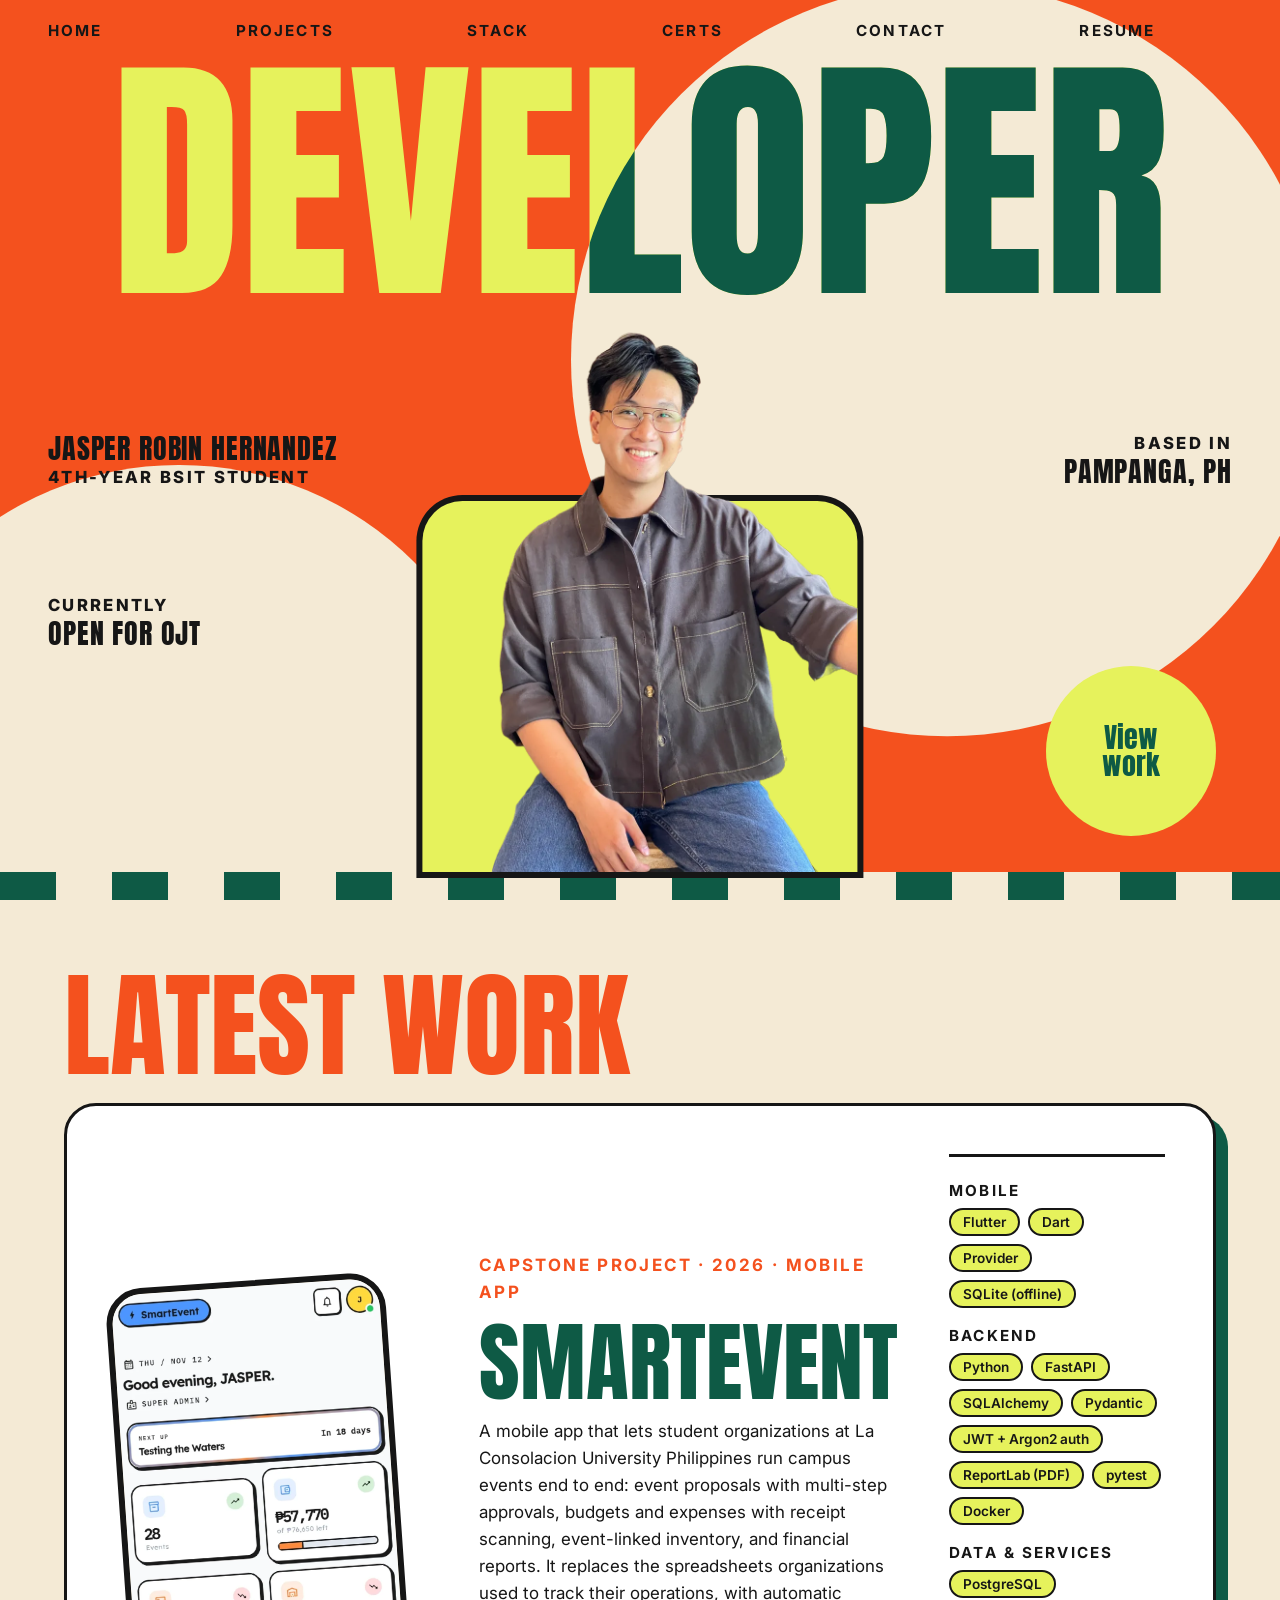
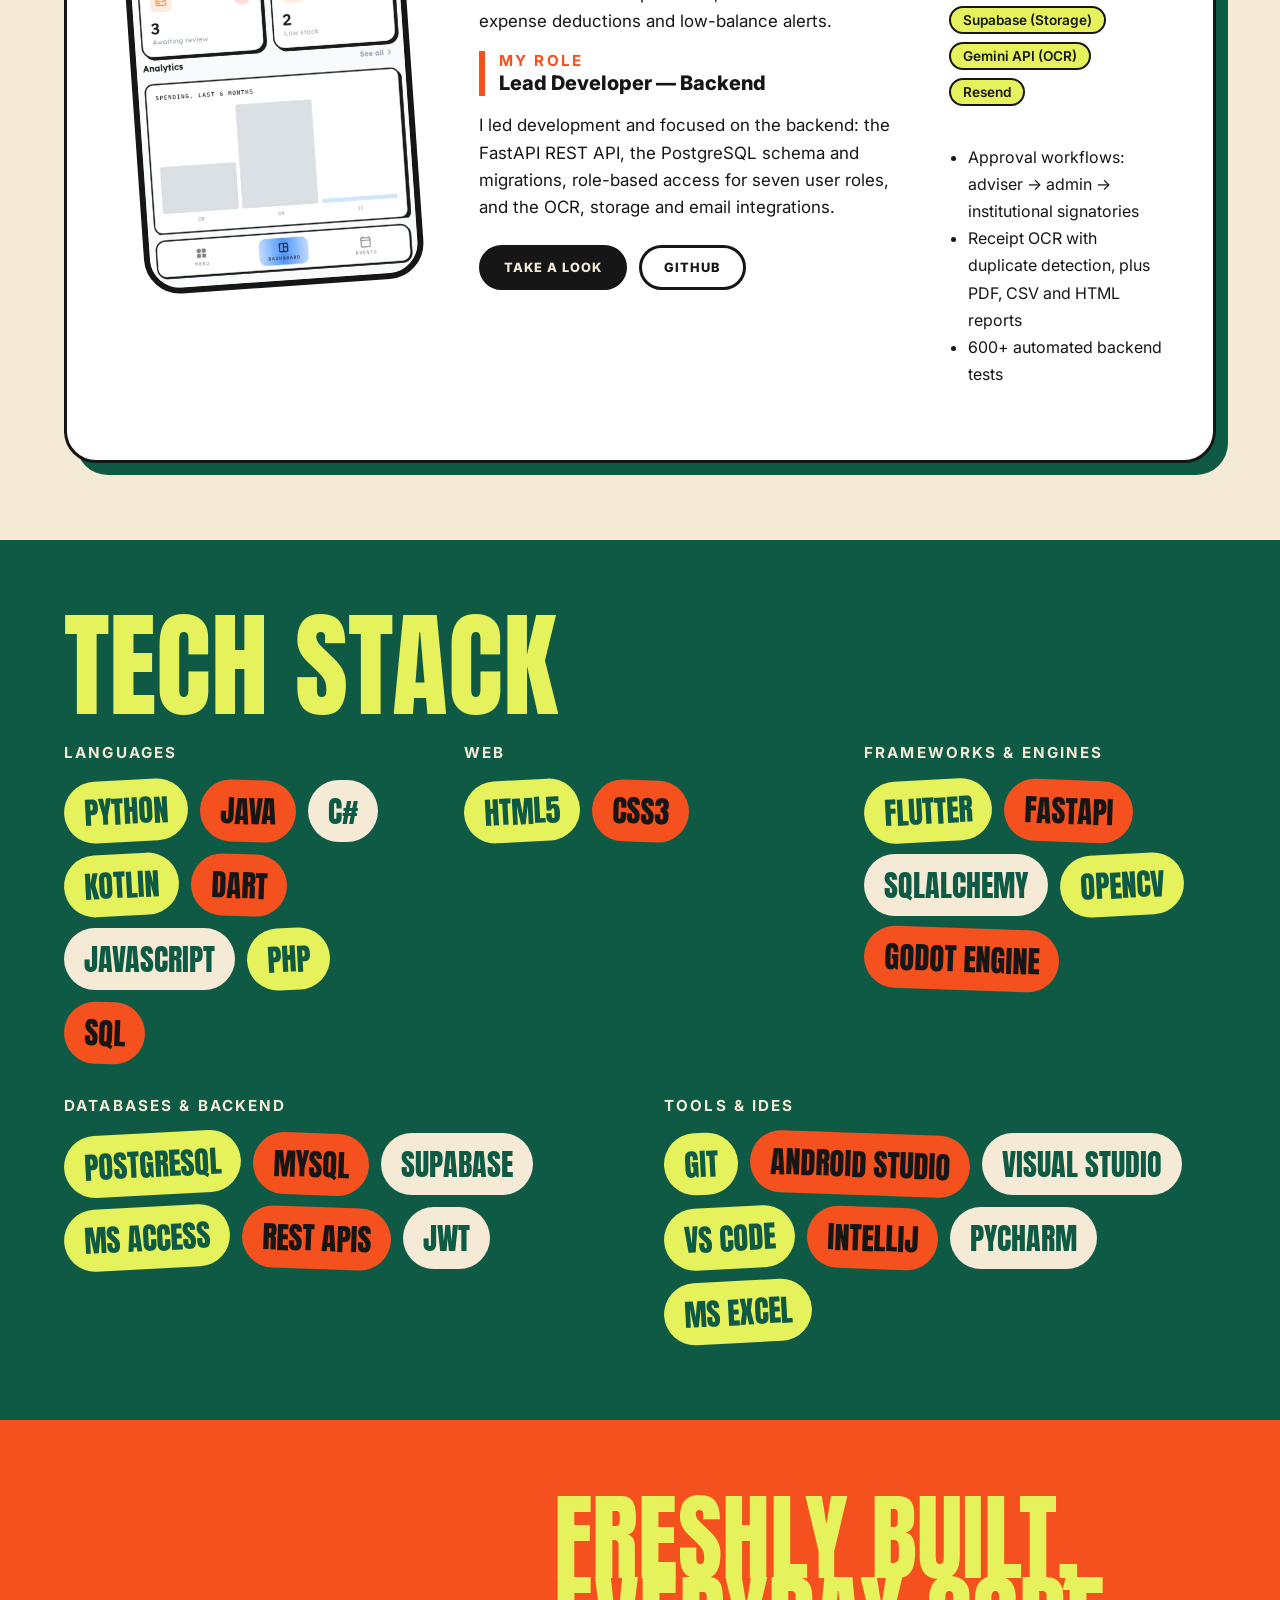
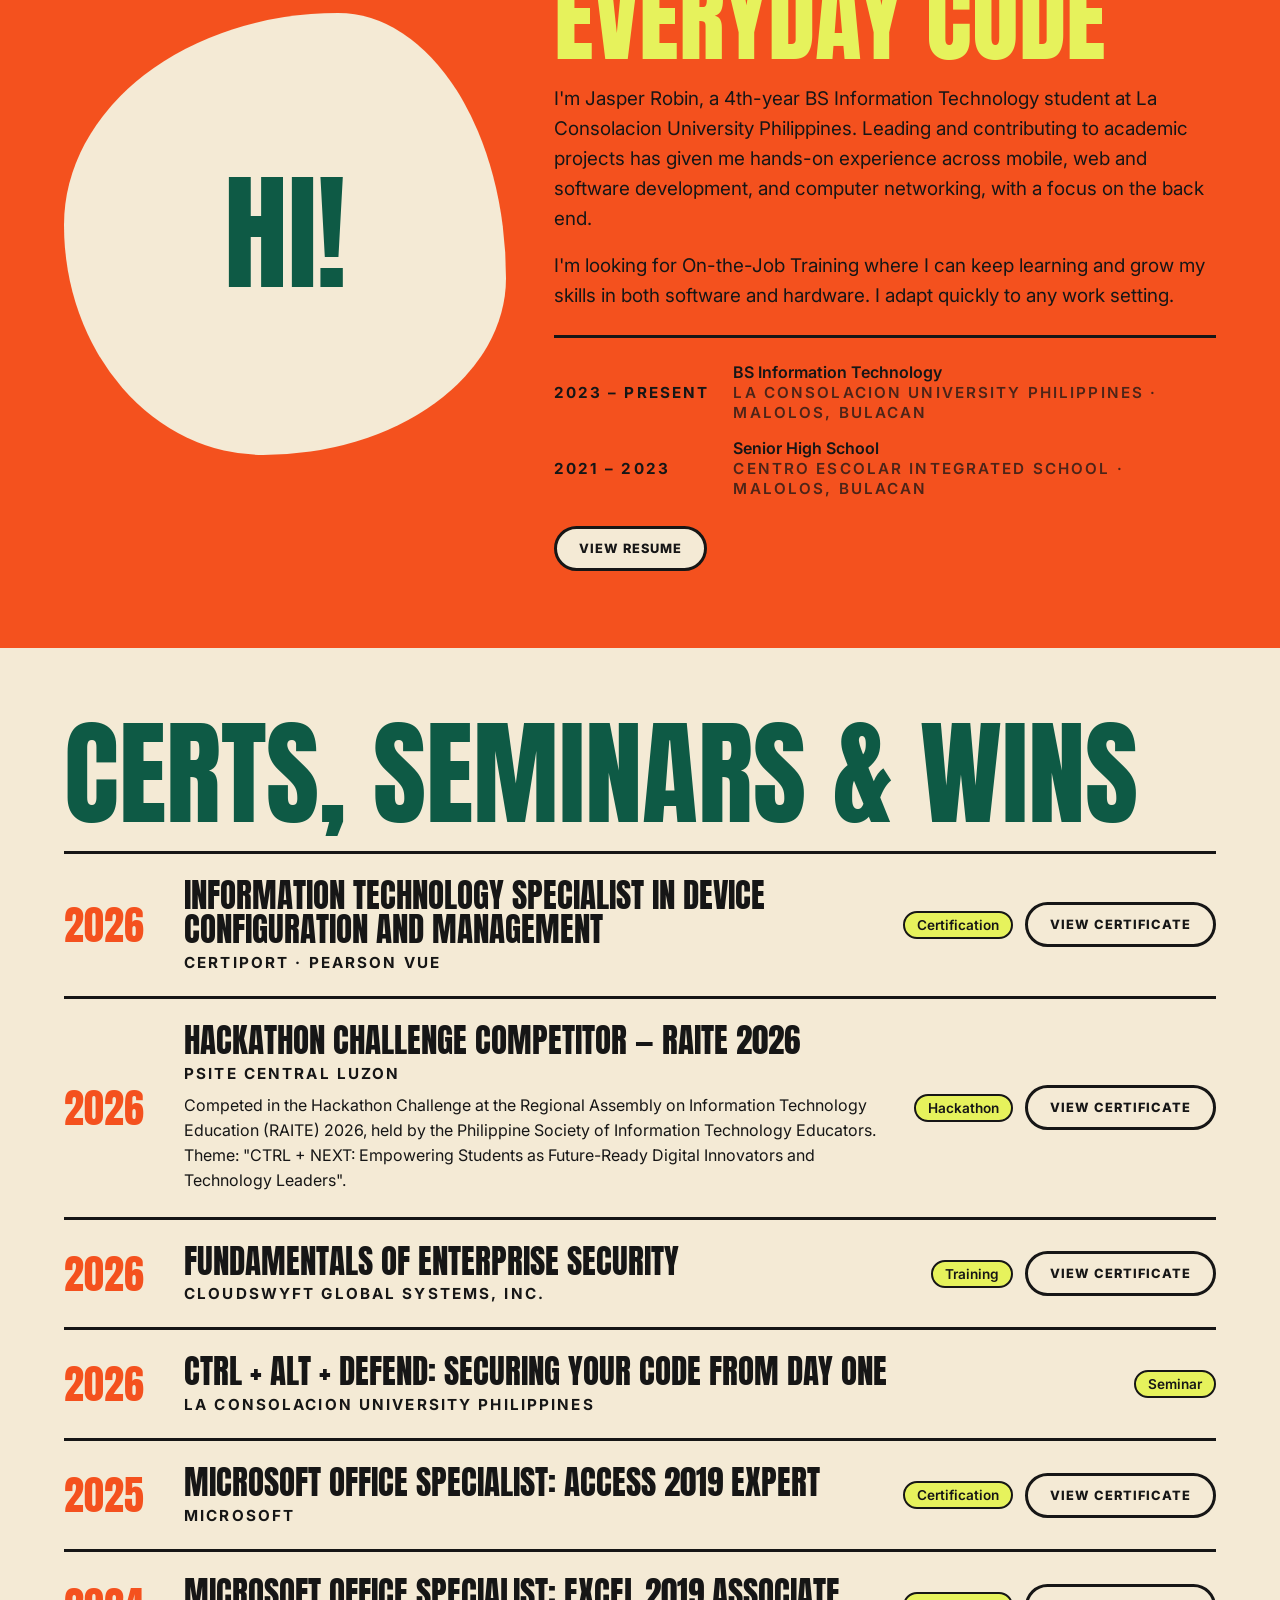
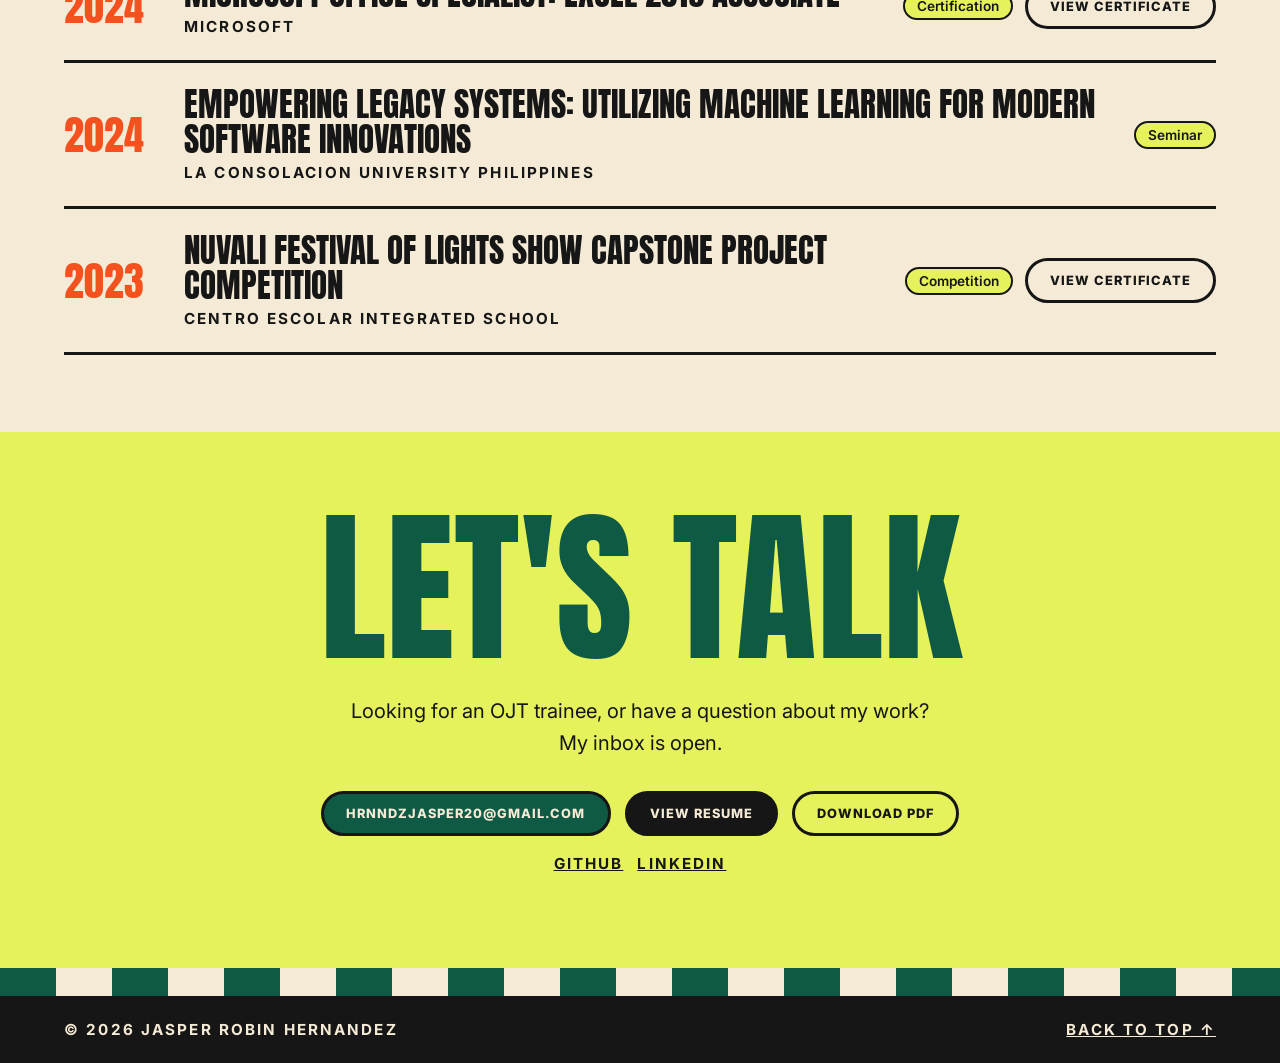
==== commit c220e1b8: "Add IT Specialist Device Configuration and Management certification" ====
--- a/index.html
+++ b/index.html
@@ -56,7 +56,7 @@
         <p>A mobile app that lets student organizations at La Consolacion University Philippines run campus events end to end: event proposals with multi-step approvals, budgets and expenses with receipt scanning, event-linked inventory, and financial reports. It replaces the spreadsheets organizations used to track their operations, with automatic expense deductions and low-balance alerts.</p>
         <p class="role"><span class="label">My role</span>Lead Developer — Backend</p>
         <p>I led development and focused on the backend: the FastAPI REST API, the PostgreSQL schema and migrations, role-based access for seven user roles, and the OCR, storage and email integrations.</p>
-        <div class="card-links"><a class="btn dark" href="smartevent.html">Take A Look</a><a class="btn light" href="#">GitHub</a></div>
+        <div class="card-links"><a class="btn dark" href="smartevent.html">Take A Look</a><a class="btn light" href="https://github.com/hrnndzzzz/SMARTEVENT-APP">GitHub</a></div>
        </div>
        <div class="featured-side">
         <dl class="facts">
@@ -102,6 +102,11 @@
   <section id="certs" aria-labelledby="certs-title">
     <h2 class="display section-title" id="certs-title">Certs, seminars &amp; wins</h2>
     <ul class="cert-list">
+      <li class="cert">
+        <span class="display cert-year">2026</span>
+        <div><h3>Information Technology Specialist in Device Configuration and Management</h3><p class="label">Certiport · Pearson VUE</p></div>
+        <div class="cert-side"><span class="pill">Certification</span><a class="btn light cert-view" href="certs/its-device-configuration-management.jpg">View certificate</a></div>
+      </li>
       <li class="cert">
         <span class="display cert-year">2026</span>
         <div>
